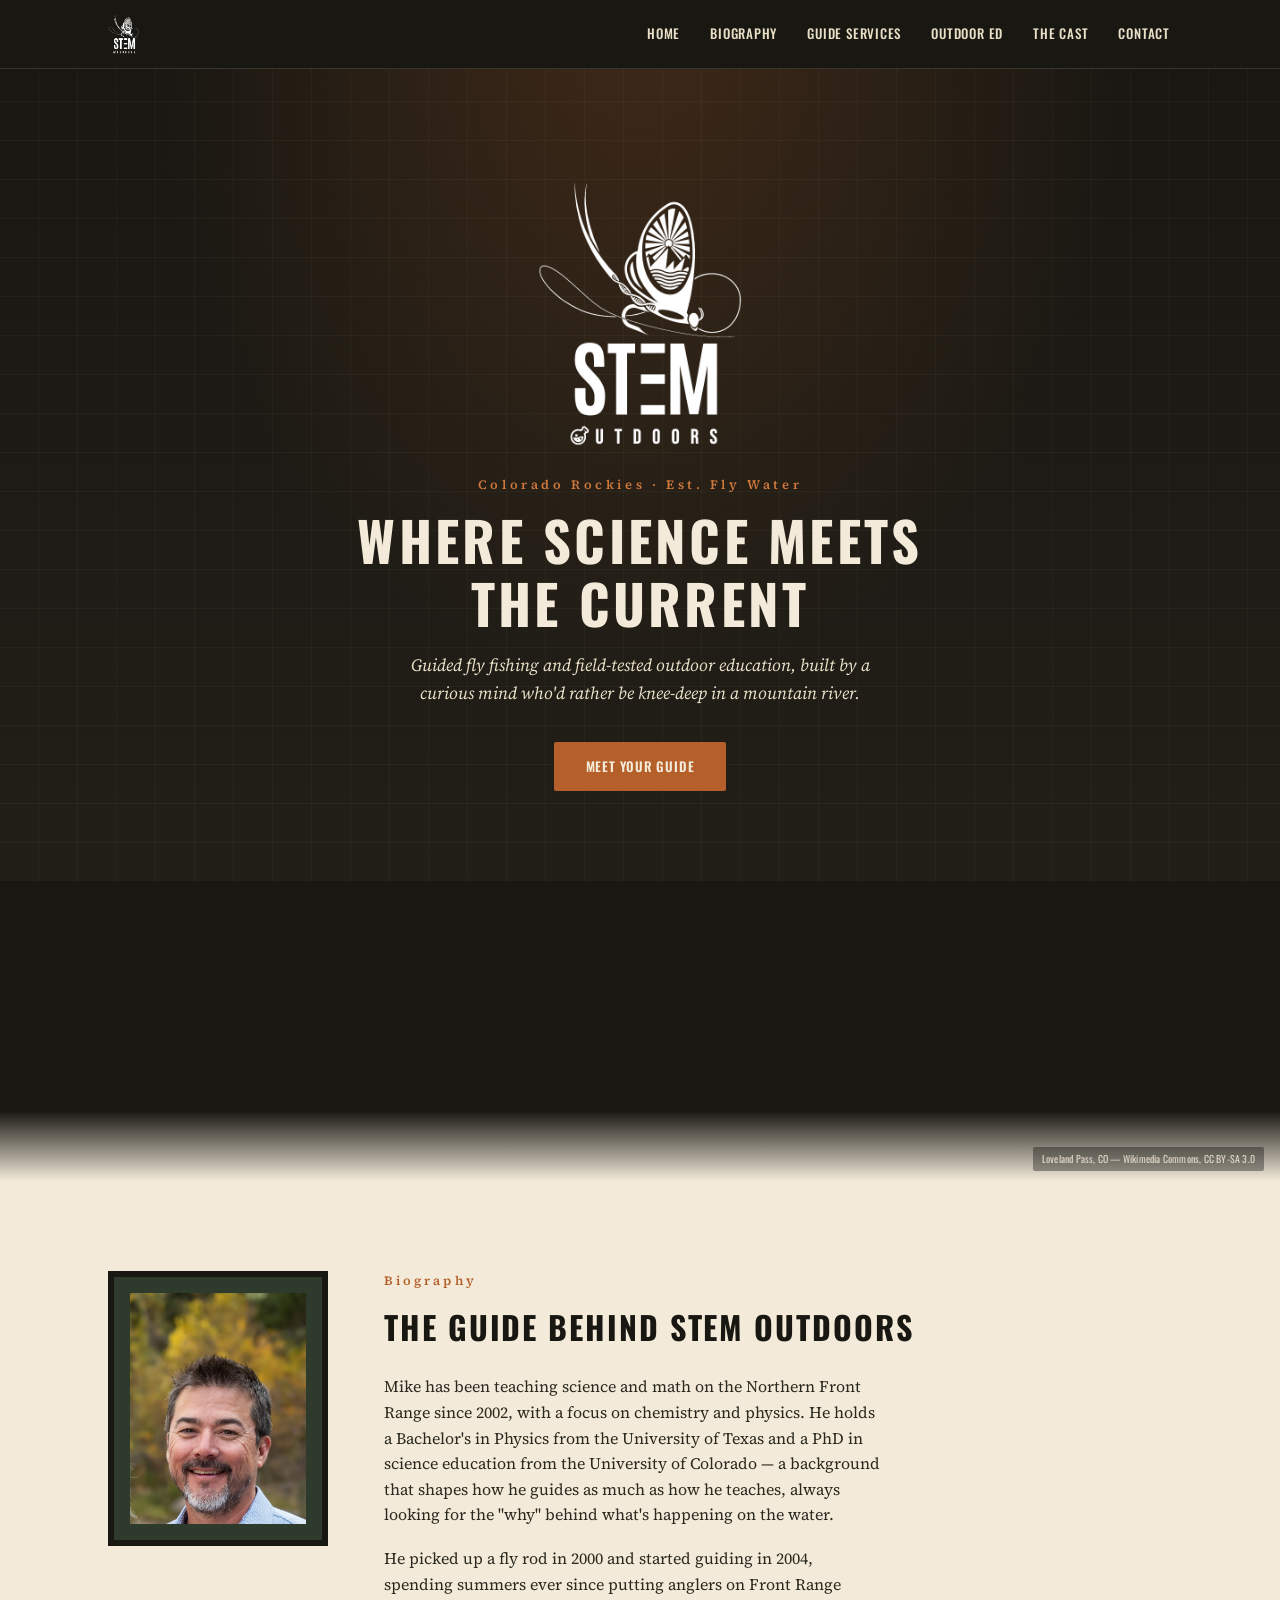
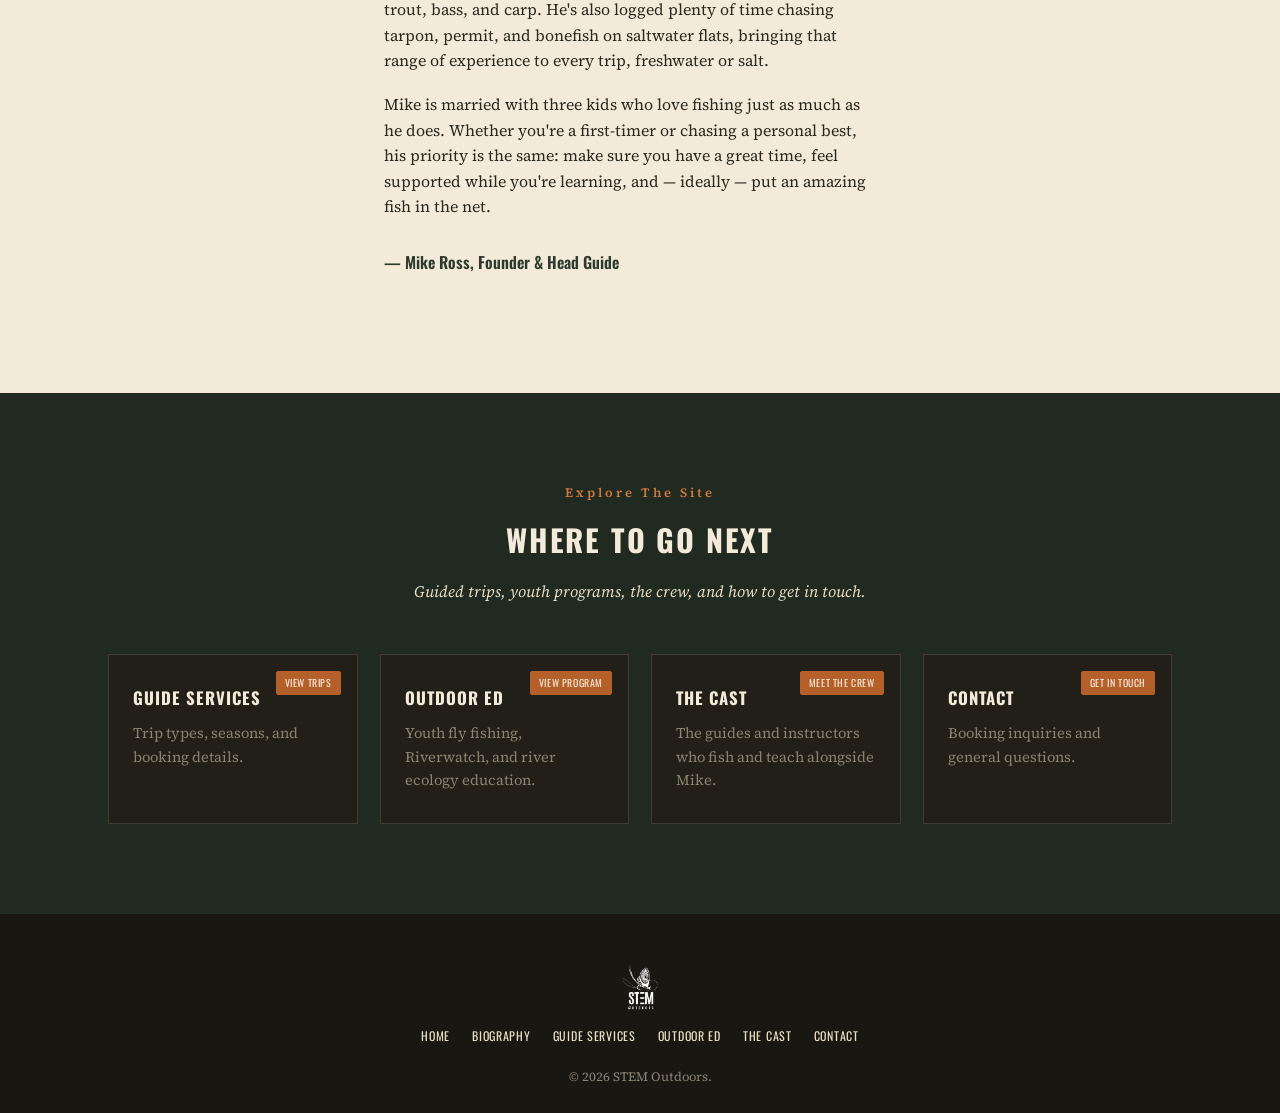
==== index.html @ 2af76904 "Add files via upload" ====
<!DOCTYPE html>
<html lang="en">
<head>
<meta charset="UTF-8">
<meta name="viewport" content="width=device-width, initial-scale=1.0">
<title>STEM Outdoors</title>
<link rel="preconnect" href="https://fonts.googleapis.com">
<link href="https://fonts.googleapis.com/css2?family=Oswald:wght@400;500;600;700&family=Source+Serif+4:ital,wght@0,400;0,600;1,400&display=swap" rel="stylesheet">
<link rel="stylesheet" href="assets/styles.css">
</head>
<body>

<header class="site-nav">
  <nav class="nav">
    <a class="brand" href="index.html#home">
      <img src="assets/logo-white.png" alt="STEM Outdoors logo">
    </a>
    <button class="nav-toggle" aria-label="Toggle menu" onclick="document.querySelector('.nav ul').classList.toggle('open')">&#9776;</button>
    <ul>
      <li><a href="index.html#home">Home</a></li>
      <li><a href="index.html#about">Biography</a></li>
      <li><a href="services.html">Guide Services</a></li>
      <li><a href="outdoor-ed.html">Outdoor Ed</a></li>
      <li><a href="the-cast.html">The Cast</a></li>
      <li><a href="contact.html">Contact</a></li>
    </ul>
  </nav>
</header>

<section class="hero" id="home">
  <div class="hero-inner">
    <img class="logo" src="assets/logo-white.png" alt="STEM Outdoors logo">
    <div class="kicker">Colorado Rockies &middot; Est. Fly Water</div>
    <h1>Where Science Meets the Current</h1>
    <p>Guided fly fishing and field-tested outdoor education, built by a curious mind who'd rather be knee-deep in a mountain river.</p>
    <a class="btn" href="#about">Meet Your Guide</a>
  </div>
</section>

<div class="divider">
  <div class="divider-photo"></div>
  <a class="divider-credit" href="https://commons.wikimedia.org/wiki/File:Rocky_mountains_banner.jpg" target="_blank" rel="noopener">Loveland Pass, CO — Wikimedia Commons, CC BY-SA 3.0</a>
</div>

<section class="about" id="about">
  <div class="wrap about-grid">
    <img class="portrait" src="assets/MikePortrait.jpg" alt="Mike Ross, founder and head guide of STEM Outdoors">
    <div>
      <div class="eyebrow">Biography</div>
      <h2>The Guide Behind STEM Outdoors</h2>
      <p>Mike has been teaching science and math on the Northern Front Range since 2002, with a focus on chemistry and physics. He holds a Bachelor's in Physics from the University of Texas and a PhD in science education from the University of Colorado — a background that shapes how he guides as much as how he teaches, always looking for the "why" behind what's happening on the water.</p>
      <p>He picked up a fly rod in 2000 and started guiding in 2004, spending summers ever since putting anglers on Front Range trout, bass, and carp. He's also logged plenty of time chasing tarpon, permit, and bonefish on saltwater flats, bringing that range of experience to every trip, freshwater or salt.</p>
      <p>Mike is married with three kids who love fishing just as much as he does. Whether you're a first-timer or chasing a personal best, his priority is the same: make sure you have a great time, feel supported while you're learning, and — ideally — put an amazing fish in the net.</p>
      <p class="signoff">— Mike Ross, Founder &amp; Head Guide</p>
    </div>
  </div>
</section>

<section class="explore" id="explore">
  <div class="wrap">
    <div class="head">
      <div class="eyebrow">Explore The Site</div>
      <h2>Where To Go Next</h2>
      <p>Guided trips, youth programs, the crew, and how to get in touch.</p>
    </div>
    <div class="cards">
      <a class="card card-link" href="services.html"><span class="tag tag-live">View Trips</span><h3>Guide Services</h3><p>Trip types, seasons, and booking details.</p></a>
      <a class="card card-link" href="outdoor-ed.html"><span class="tag tag-live">View Program</span><h3>Outdoor Ed</h3><p>Youth fly fishing, Riverwatch, and river ecology education.</p></a>
      <a class="card card-link" href="the-cast.html"><span class="tag tag-live">Meet the Crew</span><h3>The Cast</h3><p>The guides and instructors who fish and teach alongside Mike.</p></a>
      <a class="card card-link" href="contact.html"><span class="tag tag-live">Get In Touch</span><h3>Contact</h3><p>Booking inquiries and general questions.</p></a>
    </div>
  </div>
</section>

<footer>
  <img src="assets/logo-white.png" alt="STEM Outdoors logo">
  <div class="foot-links">
    <a href="index.html#home">Home</a>
    <a href="index.html#about">Biography</a>
    <a href="services.html">Guide Services</a>
    <a href="outdoor-ed.html">Outdoor Ed</a>
    <a href="the-cast.html">The Cast</a>
    <a href="contact.html">Contact</a>
  </div>
  <div class="fine">&copy; 2026 STEM Outdoors.</div>
</footer>

</body>
</html>
---- assets/styles.css ----
:root{
  --charcoal:#181712;
  --charcoal-2:#221f18;
  --pine:#2e3a2c;
  --pine-dark:#212a20;
  --rust:#b5602a;
  --rust-light:#d0793d;
  --cream:#f3ead9;
  --cream-2:#e9dec6;
  --stone:#8a8272;
  --line:rgba(243,234,217,0.14);
}
*{box-sizing:border-box;margin:0;padding:0;}
html{scroll-behavior:smooth;}
body{
  font-family:'Source Serif 4', Georgia, serif;
  background:var(--cream);
  color:var(--charcoal);
  line-height:1.6;
}
h1,h2,h3,.nav a,.btn,.tag,.foot-links a{
  font-family:'Oswald', 'Arial Narrow', sans-serif;
  text-transform:uppercase;
  letter-spacing:0.06em;
}
a{color:inherit;text-decoration:none;}
img{max-width:100%;display:block;}
.wrap{max-width:1120px;margin:0 auto;padding:0 28px;}

/* NAV */
header.site-nav{
  position:sticky;top:0;z-index:50;
  background:var(--charcoal);
  border-bottom:1px solid var(--line);
}
.nav{
  display:flex;align-items:center;justify-content:space-between;
  padding:14px 28px;max-width:1120px;margin:0 auto;
}
.nav .brand{display:flex;align-items:center;gap:12px;}
.nav .brand img{height:40px;width:auto;}
.nav .brand span{color:var(--cream);font-size:0.95rem;font-weight:600;}
.nav ul{display:flex;gap:26px;list-style:none;}
.nav ul a{
  color:var(--cream-2);font-size:0.82rem;font-weight:500;
  padding:6px 2px;border-bottom:2px solid transparent;
  transition:border-color .2s, color .2s;
}
.nav ul a:hover{color:var(--rust-light);border-color:var(--rust-light);}
.nav ul a.active{color:var(--rust-light);border-color:var(--rust-light);}
.nav ul .disabled{opacity:0.45;pointer-events:none;}
.nav-toggle{display:none;background:none;border:0;color:var(--cream);font-size:1.4rem;cursor:pointer;}

@media (max-width:760px){
  .nav ul{
    position:absolute;top:100%;left:0;right:0;
    flex-direction:column;background:var(--charcoal);
    padding:10px 28px 22px;gap:16px;
    display:none;
  }
  .nav ul.open{display:flex;}
  .nav-toggle{display:block;}
}

/* HERO */
.hero{
  position:relative;
  background:
    radial-gradient(ellipse at 50% -10%, rgba(181,96,42,0.25), transparent 55%),
    linear-gradient(180deg, var(--charcoal) 0%, var(--charcoal-2) 100%);
  color:var(--cream);
  padding:110px 28px 90px;
  overflow:hidden;
  text-align:center;
}
.hero::before{
  content:"";
  position:absolute;inset:0;
  background-image:
    repeating-linear-gradient(0deg, transparent 0 38px, rgba(243,234,217,0.035) 38px 39px),
    repeating-linear-gradient(90deg, transparent 0 38px, rgba(243,234,217,0.035) 38px 39px);
  pointer-events:none;
}
.hero-inner{position:relative;z-index:2;max-width:640px;margin:0 auto;}
.hero-inner img.logo{width:210px;margin:0 auto 26px;}
.hero-inner .kicker{
  color:var(--rust-light);font-size:0.8rem;font-weight:600;
  letter-spacing:0.28em;margin-bottom:14px;
}
.hero-inner h1{
  font-size:clamp(2.1rem,5vw,3.4rem);
  color:var(--cream);font-weight:700;line-height:1.15;margin-bottom:18px;
}
.hero-inner p{
  font-family:'Source Serif 4', serif;
  color:var(--cream-2);font-size:1.08rem;font-style:italic;
  max-width:480px;margin:0 auto 34px;
}
.btn{
  display:inline-block;background:var(--rust);color:var(--cream);
  font-size:0.82rem;font-weight:600;padding:14px 32px;
  border-radius:2px;transition:background .2s;
}
.btn:hover{background:var(--rust-light);}
.btn-outline{
  display:inline-block;background:transparent;color:var(--cream);
  border:1px solid var(--cream-2);
  font-size:0.82rem;font-weight:600;padding:13px 31px;
  border-radius:2px;transition:background .2s, color .2s;
}
.btn-outline:hover{background:var(--cream-2);color:var(--charcoal);}

/* Page header (secondary pages, shorter than home hero) */
.page-header{
  position:relative;
  background:
    radial-gradient(ellipse at 50% -10%, rgba(181,96,42,0.25), transparent 55%),
    linear-gradient(180deg, var(--charcoal) 0%, var(--charcoal-2) 100%);
  color:var(--cream);
  padding:80px 28px 70px;
  text-align:center;
}
.page-header .eyebrow{
  color:var(--rust-light);font-size:0.8rem;font-weight:600;
  letter-spacing:0.28em;margin-bottom:14px;
}
.page-header h1{
  font-size:clamp(2rem,4.5vw,3rem);
  color:var(--cream);font-weight:700;line-height:1.15;margin-bottom:16px;
}
.page-header p{
  font-family:'Source Serif 4', serif;
  color:var(--cream-2);font-size:1.05rem;font-style:italic;
  max-width:560px;margin:0 auto;
}

/* mountain photo divider */
.divider{position:relative;height:300px;overflow:hidden;background:var(--charcoal);}
.divider-photo{
  position:absolute;inset:-2%;
  background-image:url('https://commons.wikimedia.org/wiki/Special:FilePath/Rocky_mountains_banner.jpg');
  background-size:cover;background-position:center 60%;
  filter:grayscale(0.5) sepia(0.12) contrast(1.08) brightness(0.82);
}
.divider::before{
  content:"";position:absolute;top:0;left:0;right:0;height:70px;z-index:2;
  background:linear-gradient(to bottom, var(--charcoal), transparent);
}
.divider::after{
  content:"";position:absolute;bottom:0;left:0;right:0;height:70px;z-index:2;
  background:linear-gradient(to top, var(--cream), transparent);
}
.divider-credit{
  position:absolute;bottom:10px;right:16px;z-index:3;
  font-family:'Oswald',sans-serif;text-transform:none;letter-spacing:0.02em;
  font-size:0.62rem;color:rgba(243,234,217,0.85);
  background:rgba(0,0,0,0.35);padding:4px 9px;border-radius:2px;
}
.divider-credit:hover{color:var(--rust-light);}
@media (max-width:700px){
  .divider{height:190px;}
}

/* ABOUT / BIO */
.about{
  background:var(--cream);
  padding:90px 28px 100px;
}
.about-grid{
  display:grid;grid-template-columns:220px 1fr;gap:56px;align-items:start;
}
.portrait{
  aspect-ratio:4/5;
  background:var(--pine);
  border:6px solid var(--charcoal);
  display:flex;align-items:center;justify-content:center;
  color:var(--cream-2);font-size:0.75rem;text-align:center;padding:16px;
  width:100%;object-fit:cover;
}
.about .eyebrow{
  color:var(--rust);font-size:0.8rem;font-weight:600;
  letter-spacing:0.24em;margin-bottom:10px;
}
.about h2{
  font-size:2rem;color:var(--charcoal);margin-bottom:22px;
}
.about .draft-note{
  display:inline-block;background:var(--cream-2);color:var(--stone);
  font-family:'Source Serif 4',serif;font-style:italic;font-size:0.88rem;
  padding:10px 16px;border-left:3px solid var(--rust);margin-bottom:26px;
}
.about p{margin-bottom:18px;max-width:62ch;color:#2b291f;}
.about .signoff{
  margin-top:30px;font-family:'Oswald',sans-serif;text-transform:none;
  letter-spacing:normal;font-weight:600;color:var(--pine);
}
@media (max-width:700px){
  .about-grid{grid-template-columns:1fr;}
  .portrait{max-width:220px;}
}

/* EXPLORE / PLACEHOLDER PAGES */
.explore{
  background:var(--pine-dark);
  color:var(--cream);
  padding:90px 28px;
}
.explore .head{text-align:center;max-width:600px;margin:0 auto 50px;}
.explore .eyebrow{
  color:var(--rust-light);font-size:0.8rem;font-weight:600;letter-spacing:0.24em;margin-bottom:12px;
}
.explore h2{font-size:1.9rem;margin-bottom:14px;}
.explore .head p{font-family:'Source Serif 4',serif;color:var(--cream-2);font-style:italic;}
.cards{
  display:grid;grid-template-columns:repeat(auto-fit,minmax(220px,1fr));gap:22px;
}
.card{
  background:var(--charcoal-2);
  border:1px solid var(--line);
  padding:30px 24px;
  position:relative;
}
.card.card-link{display:block;transition:border-color .2s, transform .2s;}
.card.card-link:hover{border-color:var(--rust-light);transform:translateY(-2px);}
.card .tag{
  position:absolute;top:16px;right:16px;
  font-size:0.62rem;color:var(--rust-light);
  border:1px solid var(--rust-light);padding:3px 8px;border-radius:2px;
}
.card .tag.tag-live{color:var(--cream);background:var(--rust);border-color:var(--rust);}
.card h3{font-size:1.05rem;color:var(--cream);margin-bottom:10px;}
.card p{font-family:'Source Serif 4',serif;font-size:0.92rem;color:var(--stone);text-transform:none;letter-spacing:normal;}

/* SERVICES PAGE */
.services{
  background:var(--cream);
  padding:90px 28px;
}
.service{
  display:grid;grid-template-columns:1fr 1fr;gap:56px;align-items:center;
  margin-bottom:90px;
}
.service:last-child{margin-bottom:0;}
.service:nth-child(even) .service-media{order:2;}
.service:nth-child(even) .service-content{order:1;}
.service-media img{
  width:100%;height:340px;object-fit:cover;
  border:6px solid var(--charcoal);
}
.service-content .eyebrow{
  color:var(--rust);font-size:0.8rem;font-weight:600;
  letter-spacing:0.24em;margin-bottom:10px;
}
.service-content h2{font-size:1.7rem;color:var(--charcoal);margin-bottom:16px;line-height:1.25;}
.service-content p{margin-bottom:16px;max-width:56ch;color:#2b291f;}
.service-content .booking{
  background:var(--cream-2);border-left:3px solid var(--rust);
  padding:16px 20px;margin:20px 0 24px;font-size:0.95rem;
}
.service-content .booking strong{display:block;font-family:'Oswald',sans-serif;text-transform:uppercase;letter-spacing:0.05em;font-size:0.78rem;color:var(--pine);margin-bottom:6px;}
.service-content .booking a{color:var(--rust);text-decoration:underline;}
.service-actions{display:flex;gap:14px;flex-wrap:wrap;}
.btn-dark{
  display:inline-block;background:var(--charcoal);color:var(--cream);
  font-size:0.82rem;font-weight:600;padding:14px 28px;
  border-radius:2px;transition:background .2s;
}
.btn-dark:hover{background:var(--pine);}
@media (max-width:820px){
  .service{grid-template-columns:1fr;gap:24px;}
  .service:nth-child(even) .service-media{order:0;}
  .service:nth-child(even) .service-content{order:0;}
  .service-media img{height:260px;}
}
.service-media-grid{
  display:grid;grid-template-columns:1fr 1fr;gap:6px;
  border:6px solid var(--charcoal);background:var(--charcoal);
}
.service-media-grid img,.service-media-grid video{width:100%;height:167px;object-fit:cover;display:block;background:#000;min-width:0;}
.service-media-grid:has(video){grid-template-columns:1fr;gap:8px;}
.service-media-grid video{height:auto;max-height:220px;aspect-ratio:16/9;min-width:0;}
@media (max-width:820px){
  .service-media-grid img{height:130px;}
  .service-media-grid video{max-height:200px;}
}
.media-placeholder{
  width:100%;height:340px;
  background:var(--pine);border:6px solid var(--charcoal);
  display:flex;align-items:center;justify-content:center;
  color:var(--cream-2);font-size:0.8rem;text-align:center;padding:20px;
  font-family:'Source Serif 4',serif;font-style:italic;
}
@media (max-width:820px){
  .media-placeholder{height:260px;}
}
.service-content .highlight{
  background:var(--cream-2);border-left:3px solid var(--rust);
  padding:14px 20px;margin:18px 0 24px;font-size:0.88rem;
  font-family:'Source Serif 4',serif;font-style:italic;color:#3a3728;
}
.service-content .link-out{color:var(--rust);text-decoration:underline;font-style:normal;}

/* THE CAST / TEAM PAGE */
.team{
  background:var(--cream);
  padding:90px 28px 100px;
}
.team-grid{
  display:grid;grid-template-columns:repeat(3,1fr);gap:44px;
}
.team-card{text-align:center;}
.team-portrait{
  aspect-ratio:4/5;
  background:var(--pine);
  border:6px solid var(--charcoal);
  display:flex;align-items:center;justify-content:center;
  color:var(--cream-2);font-size:0.75rem;text-align:center;padding:16px;
  margin-bottom:18px;
  font-family:'Source Serif 4',serif;font-style:italic;
}
.team-card h3{font-size:1.2rem;color:var(--charcoal);margin-bottom:6px;}
.team-card .role{
  color:var(--rust);font-size:0.78rem;font-weight:600;
  letter-spacing:0.18em;text-transform:uppercase;font-family:'Oswald',sans-serif;
  margin-bottom:14px;
}
.team-card .bio-placeholder{
  background:var(--cream-2);color:var(--stone);
  font-family:'Source Serif 4',serif;font-style:italic;font-size:0.85rem;
  padding:14px 16px;border-left:3px solid var(--rust);text-align:left;
}
@media (max-width:820px){
  .team-grid{grid-template-columns:1fr;gap:36px;}
  .team-portrait{max-width:260px;margin-left:auto;margin-right:auto;}
}

/* CONTACT PAGE */
.contact{
  background:var(--cream);
  padding:90px 28px 100px;
}
.contact-grid{
  display:grid;grid-template-columns:1.1fr 1fr;gap:56px;align-items:center;
}
.contact-photo{
  aspect-ratio:4/3;
  width:100%;
  background:var(--pine);
  border:6px solid var(--charcoal);
  display:flex;align-items:center;justify-content:center;
  color:var(--cream-2);font-size:0.8rem;text-align:center;padding:20px;
  font-family:'Source Serif 4',serif;font-style:italic;
  object-fit:cover;
}
.contact-info .eyebrow{
  color:var(--rust);font-size:0.8rem;font-weight:600;
  letter-spacing:0.24em;margin-bottom:10px;
}
.contact-info h2{font-size:1.9rem;color:var(--charcoal);margin-bottom:16px;}
.contact-info p{margin-bottom:24px;max-width:52ch;color:#2b291f;}
.contact-methods{display:flex;flex-direction:column;gap:14px;max-width:420px;}
.contact-method{
  display:flex;flex-direction:column;gap:2px;
  background:var(--cream-2);border-left:3px solid var(--rust);
  padding:14px 20px;transition:background .2s;
}
.contact-method:hover{background:#e0d4b8;}
.contact-method .label{
  font-family:'Oswald',sans-serif;text-transform:uppercase;letter-spacing:0.12em;
  font-size:0.7rem;color:var(--pine);
}
.contact-method .value{font-family:'Source Serif 4',serif;font-size:1.1rem;color:var(--charcoal);}
@media (max-width:700px){
  .contact-grid{grid-template-columns:1fr;}
  .contact-photo{max-width:280px;margin:0 auto;}
}

/* FOOTER */
footer{
  background:var(--charcoal);color:var(--cream-2);
  padding:50px 28px 26px;text-align:center;
}
footer img{height:46px;margin:0 auto 16px;}
footer .foot-links{display:flex;justify-content:center;gap:22px;margin-bottom:22px;flex-wrap:wrap;}
footer .foot-links a{font-size:0.75rem;color:var(--cream-2);}
footer .foot-links a:hover{color:var(--rust-light);}
footer .fine{font-family:'Source Serif 4',serif;text-transform:none;letter-spacing:normal;font-size:0.8rem;color:var(--stone);}
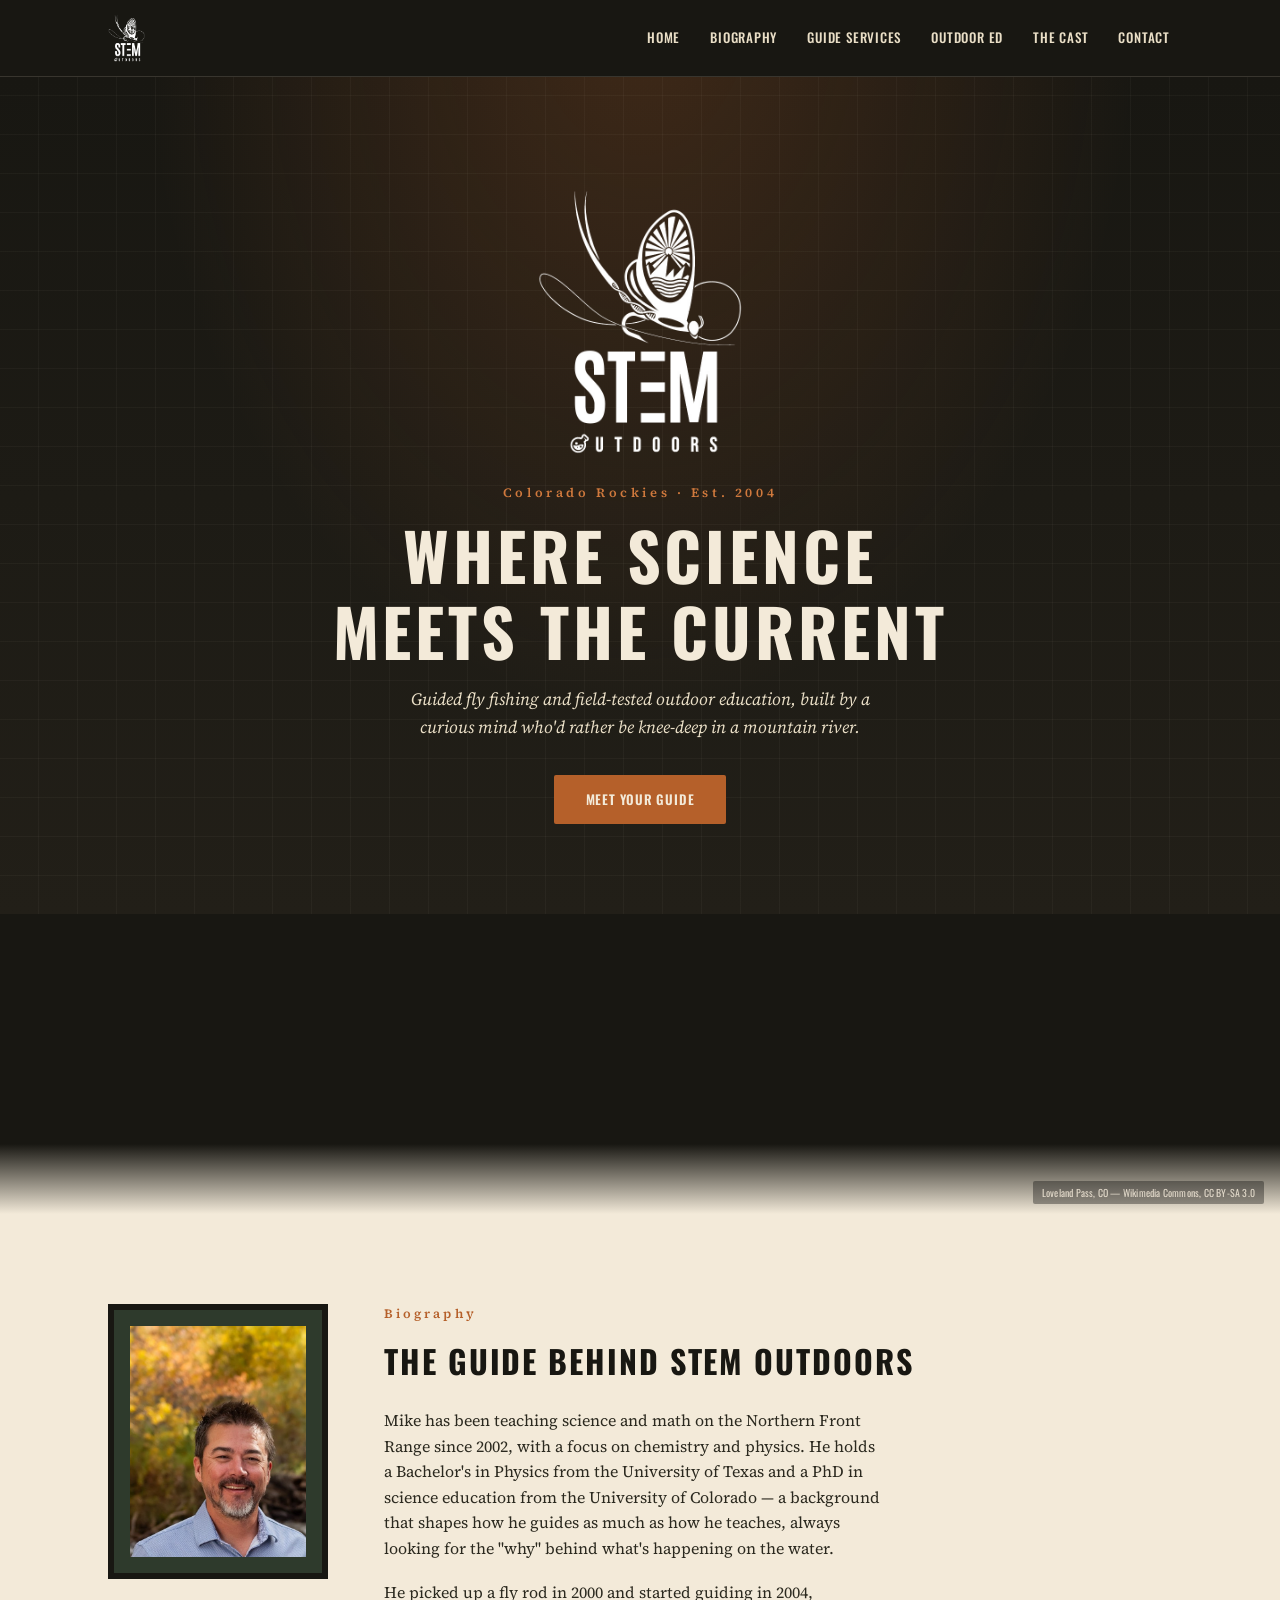
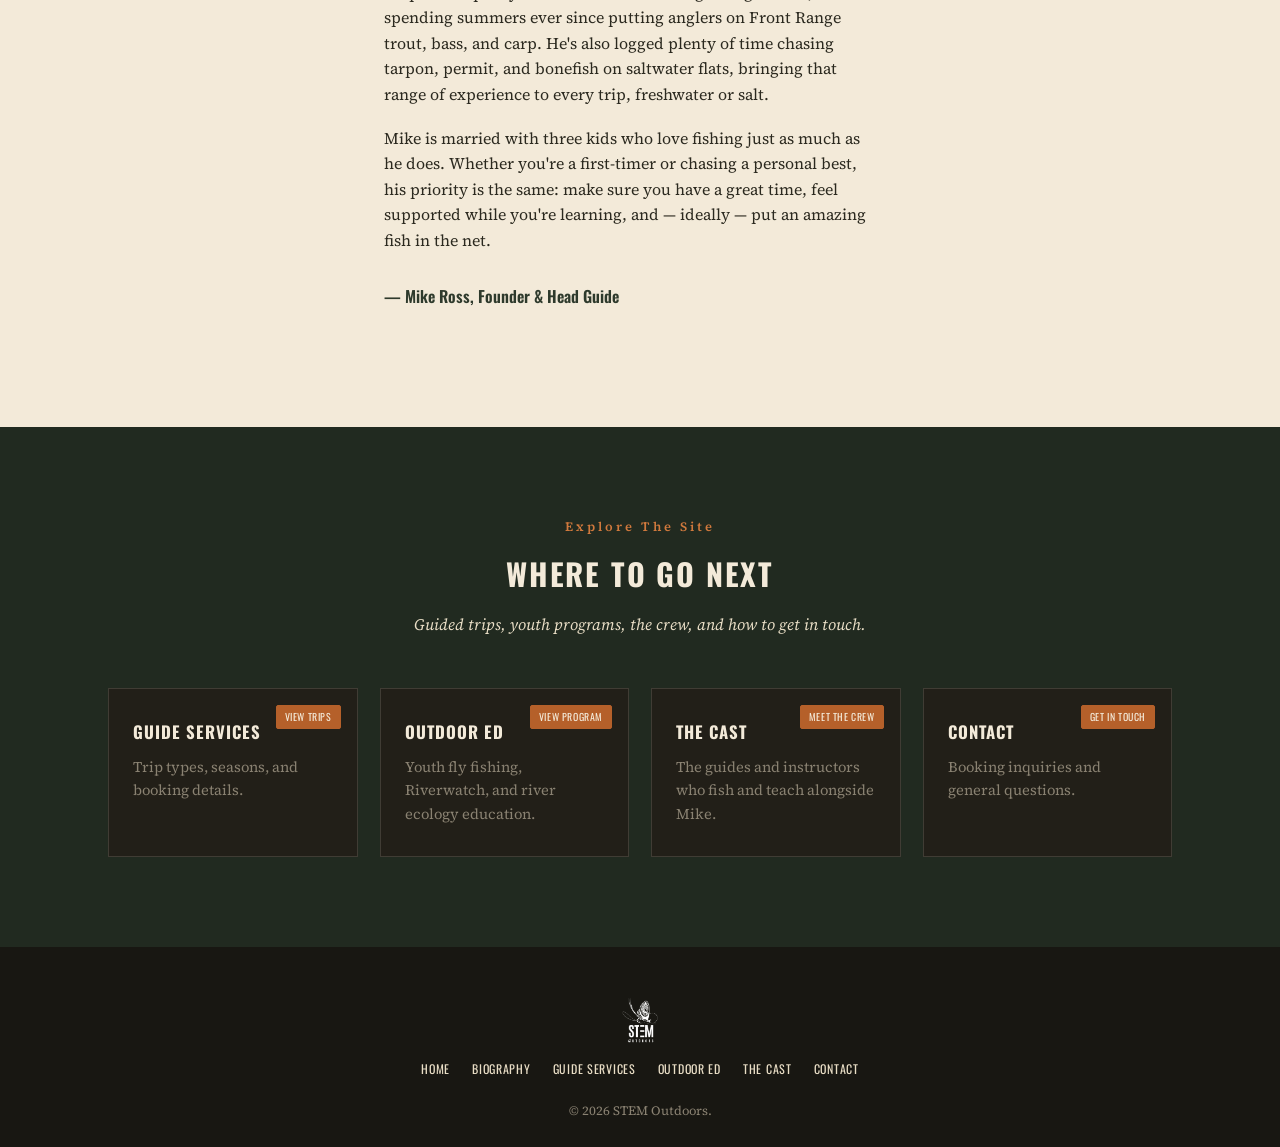
==== commit 9aca95d0: "Update homepage: Est. 2004" ====
--- a/index.html
+++ b/index.html
@@ -30,7 +30,7 @@
 <section class="hero" id="home">
   <div class="hero-inner">
     <img class="logo" src="assets/logo-white.png" alt="STEM Outdoors logo">
-    <div class="kicker">Colorado Rockies &middot; Est. Fly Water</div>
+    <div class="kicker">Colorado Rockies &middot; Est. 2004</div>
     <h1>Where Science Meets the Current</h1>
     <p>Guided fly fishing and field-tested outdoor education, built by a curious mind who'd rather be knee-deep in a mountain river.</p>
     <a class="btn" href="#about">Meet Your Guide</a>
--- a/assets/styles.css
+++ b/assets/styles.css
@@ -38,7 +38,7 @@
   padding:14px 28px;max-width:1120px;margin:0 auto;
 }
 .nav .brand{display:flex;align-items:center;gap:12px;}
-.nav .brand img{height:40px;width:auto;}
+.nav .brand img{height:48px;width:auto;}
 .nav .brand span{color:var(--cream);font-size:0.95rem;font-weight:600;}
 .nav ul{display:flex;gap:26px;list-style:none;}
 .nav ul a{
@@ -88,7 +88,7 @@
   letter-spacing:0.28em;margin-bottom:14px;
 }
 .hero-inner h1{
-  font-size:clamp(2.1rem,5vw,3.4rem);
+  font-size:clamp(2.5rem,6vw,4.1rem);
   color:var(--cream);font-weight:700;line-height:1.15;margin-bottom:18px;
 }
 .hero-inner p{
@@ -125,7 +125,7 @@
   letter-spacing:0.28em;margin-bottom:14px;
 }
 .page-header h1{
-  font-size:clamp(2rem,4.5vw,3rem);
+  font-size:clamp(2.4rem,5.4vw,3.6rem);
   color:var(--cream);font-weight:700;line-height:1.15;margin-bottom:16px;
 }
 .page-header p{
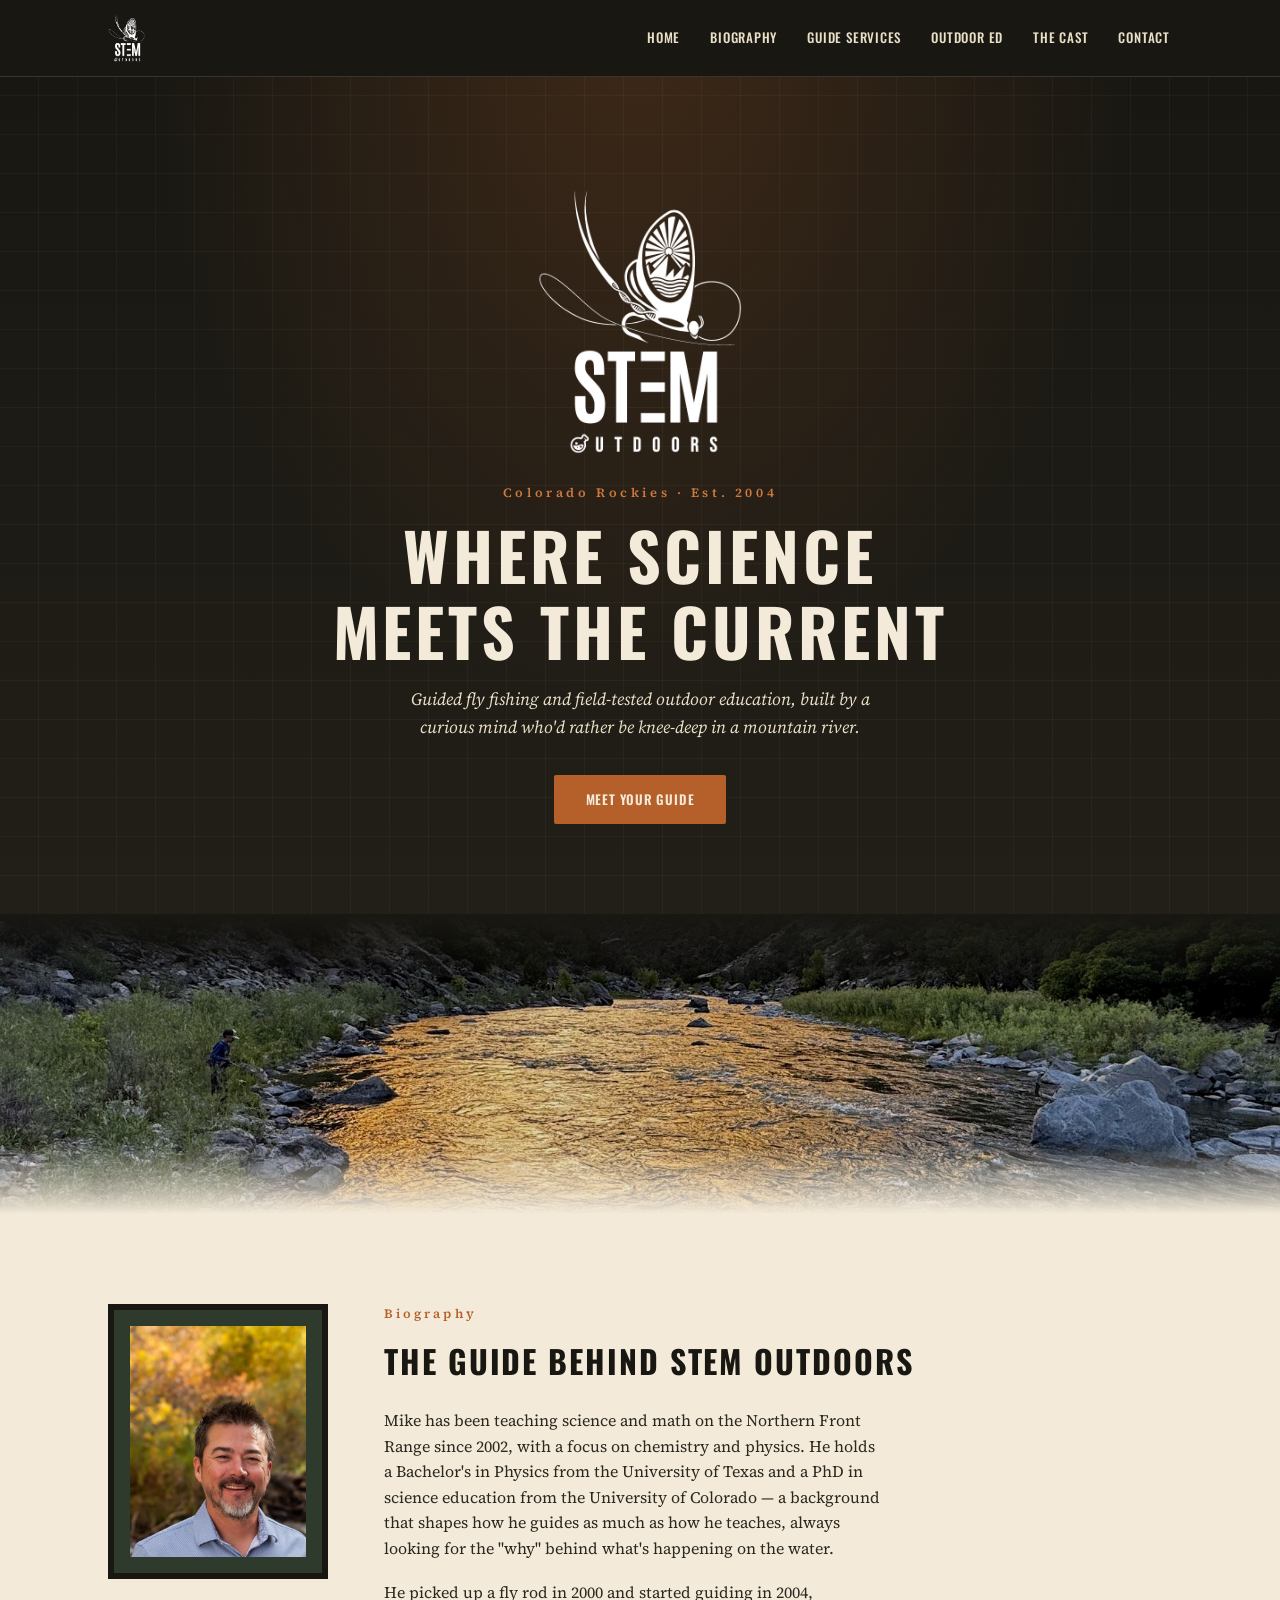
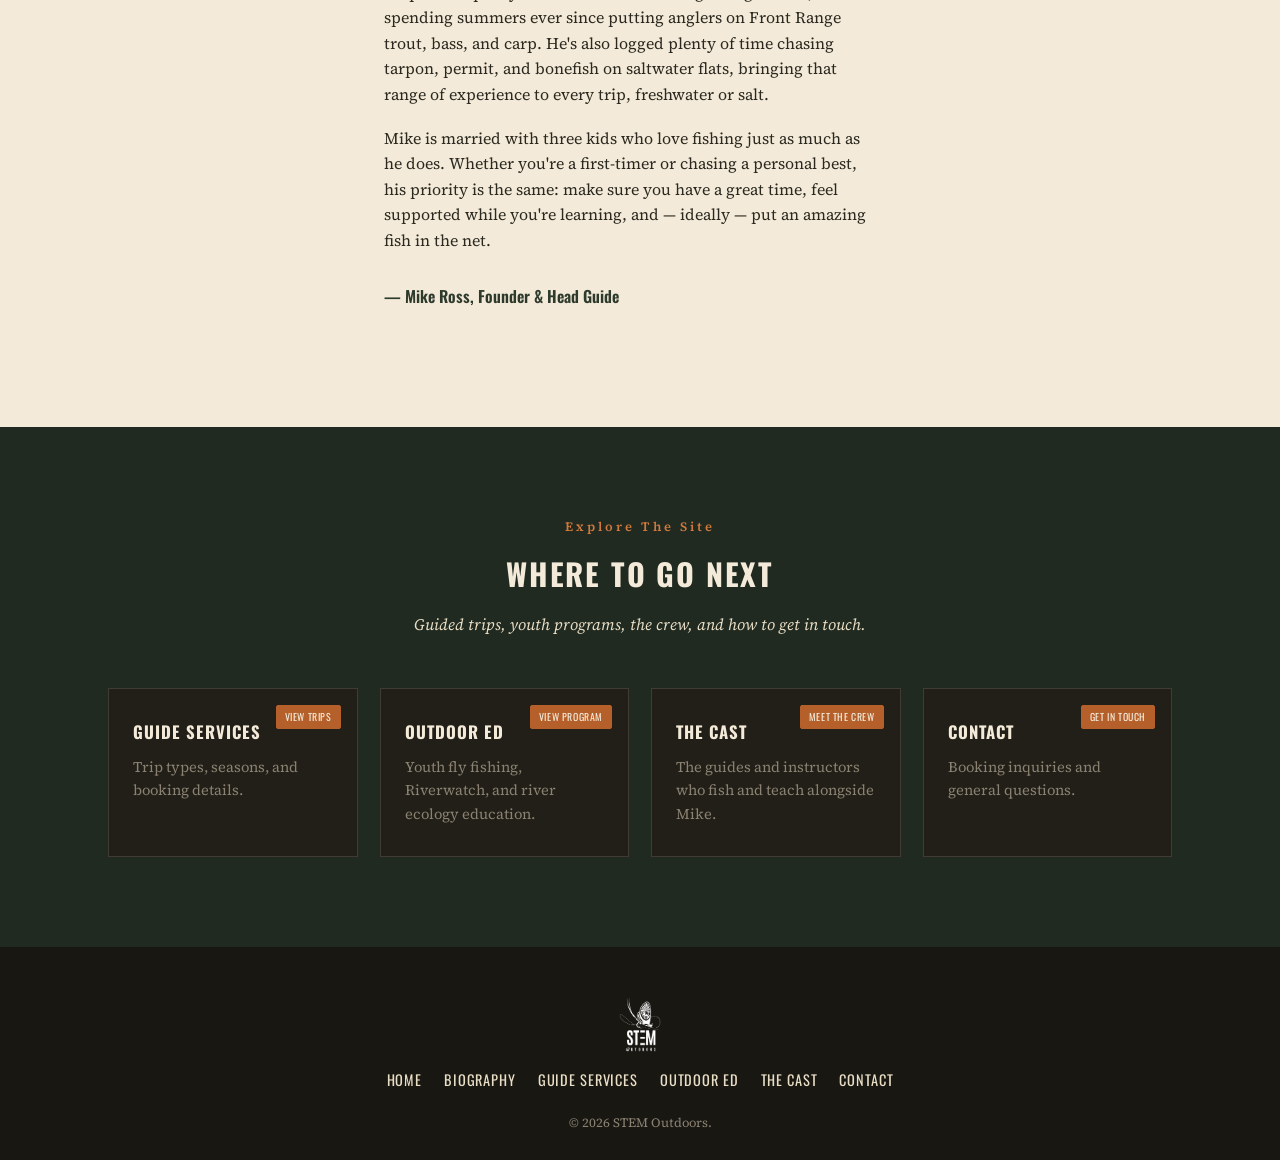
==== commit 22989449: "Remove old divider photo credit" ====
--- a/index.html
+++ b/index.html
@@ -39,7 +39,6 @@
 
 <div class="divider">
   <div class="divider-photo"></div>
-  <a class="divider-credit" href="https://commons.wikimedia.org/wiki/File:Rocky_mountains_banner.jpg" target="_blank" rel="noopener">Loveland Pass, CO — Wikimedia Commons, CC BY-SA 3.0</a>
 </div>
 
 <section class="about" id="about">
--- a/assets/styles.css
+++ b/assets/styles.css
@@ -138,9 +138,9 @@
 .divider{position:relative;height:300px;overflow:hidden;background:var(--charcoal);}
 .divider-photo{
   position:absolute;inset:-2%;
-  background-image:url('https://commons.wikimedia.org/wiki/Special:FilePath/Rocky_mountains_banner.jpg');
-  background-size:cover;background-position:center 60%;
-  filter:grayscale(0.5) sepia(0.12) contrast(1.08) brightness(0.82);
+  background-image:url('CanyonSunset.jpg');
+  background-size:cover;background-position:center 55%;
+  filter:contrast(1.05) brightness(0.9);
 }
 .divider::before{
   content:"";position:absolute;top:0;left:0;right:0;height:70px;z-index:2;
@@ -380,8 +380,8 @@
   background:var(--charcoal);color:var(--cream-2);
   padding:50px 28px 26px;text-align:center;
 }
-footer img{height:46px;margin:0 auto 16px;}
+footer img{height:55px;margin:0 auto 16px;}
 footer .foot-links{display:flex;justify-content:center;gap:22px;margin-bottom:22px;flex-wrap:wrap;}
-footer .foot-links a{font-size:0.75rem;color:var(--cream-2);}
+footer .foot-links a{font-size:0.9rem;color:var(--cream-2);}
 footer .foot-links a:hover{color:var(--rust-light);}
 footer .fine{font-family:'Source Serif 4',serif;text-transform:none;letter-spacing:normal;font-size:0.8rem;color:var(--stone);}
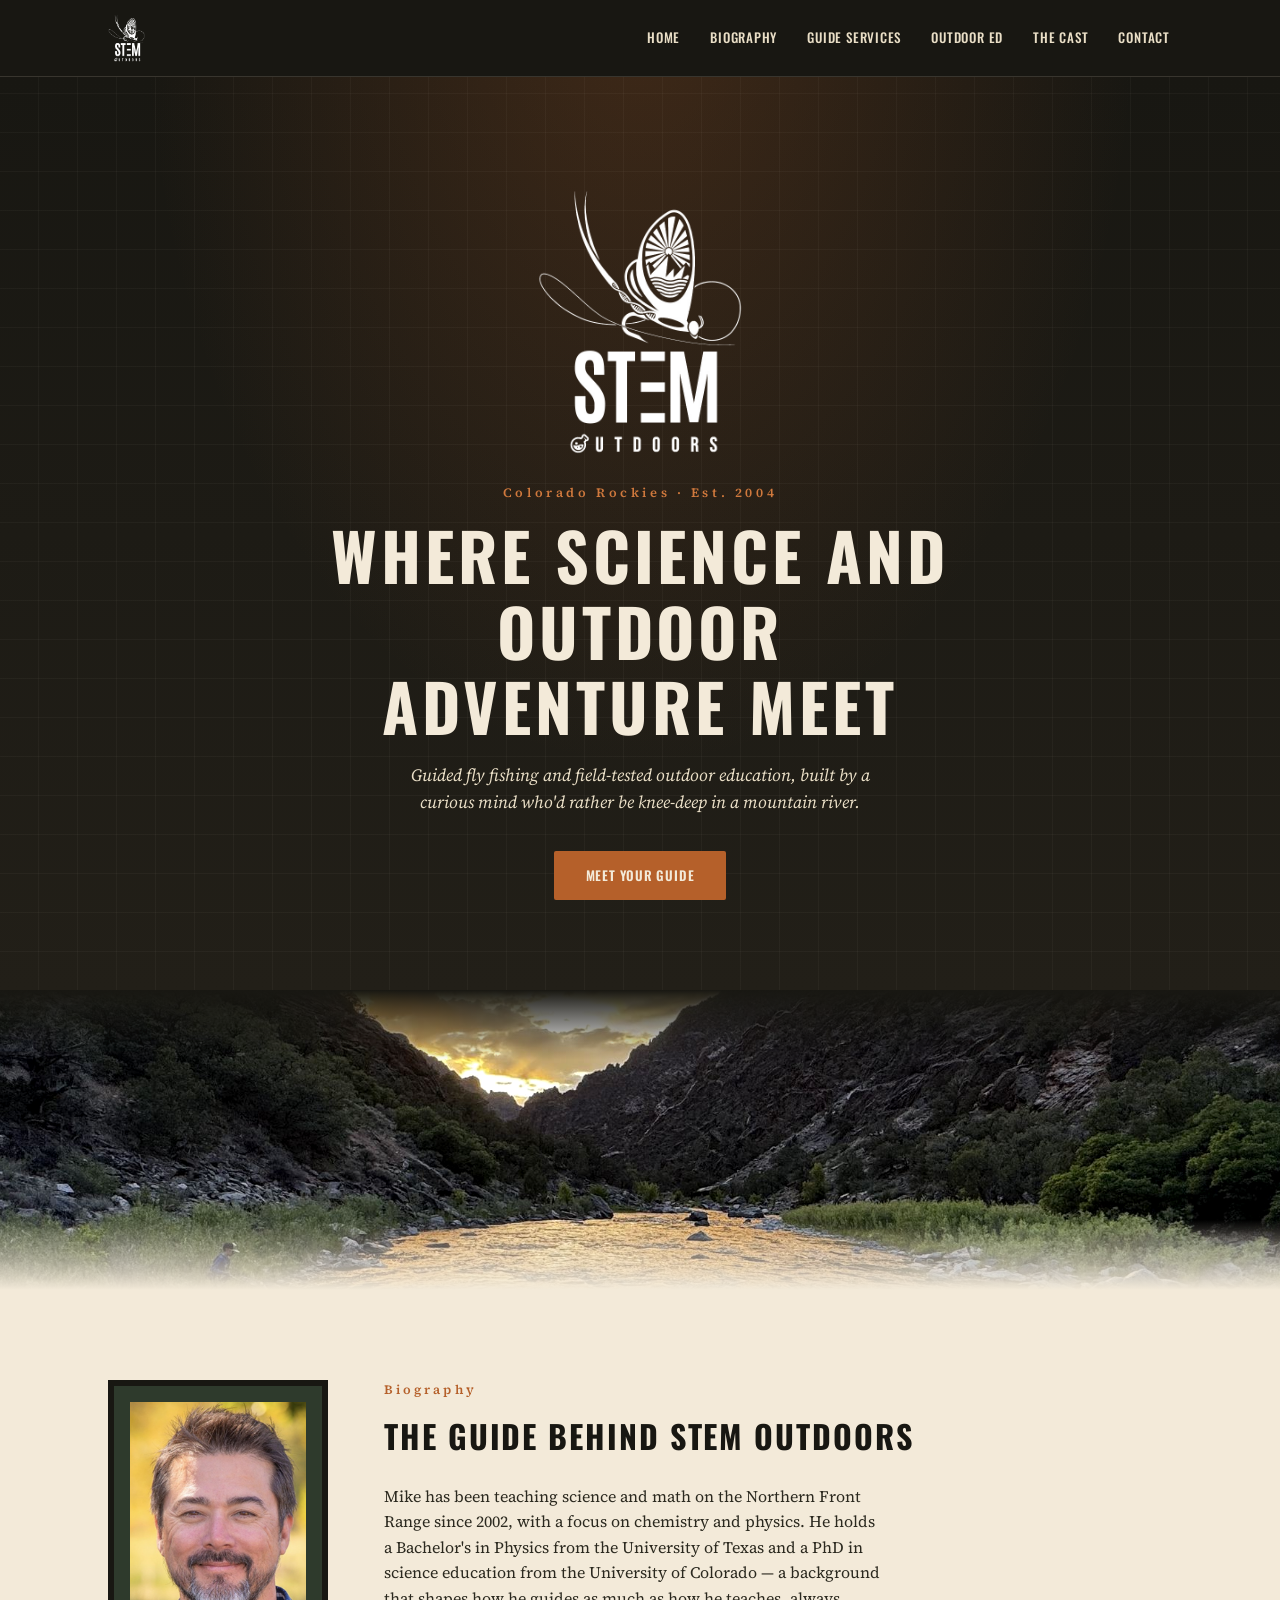
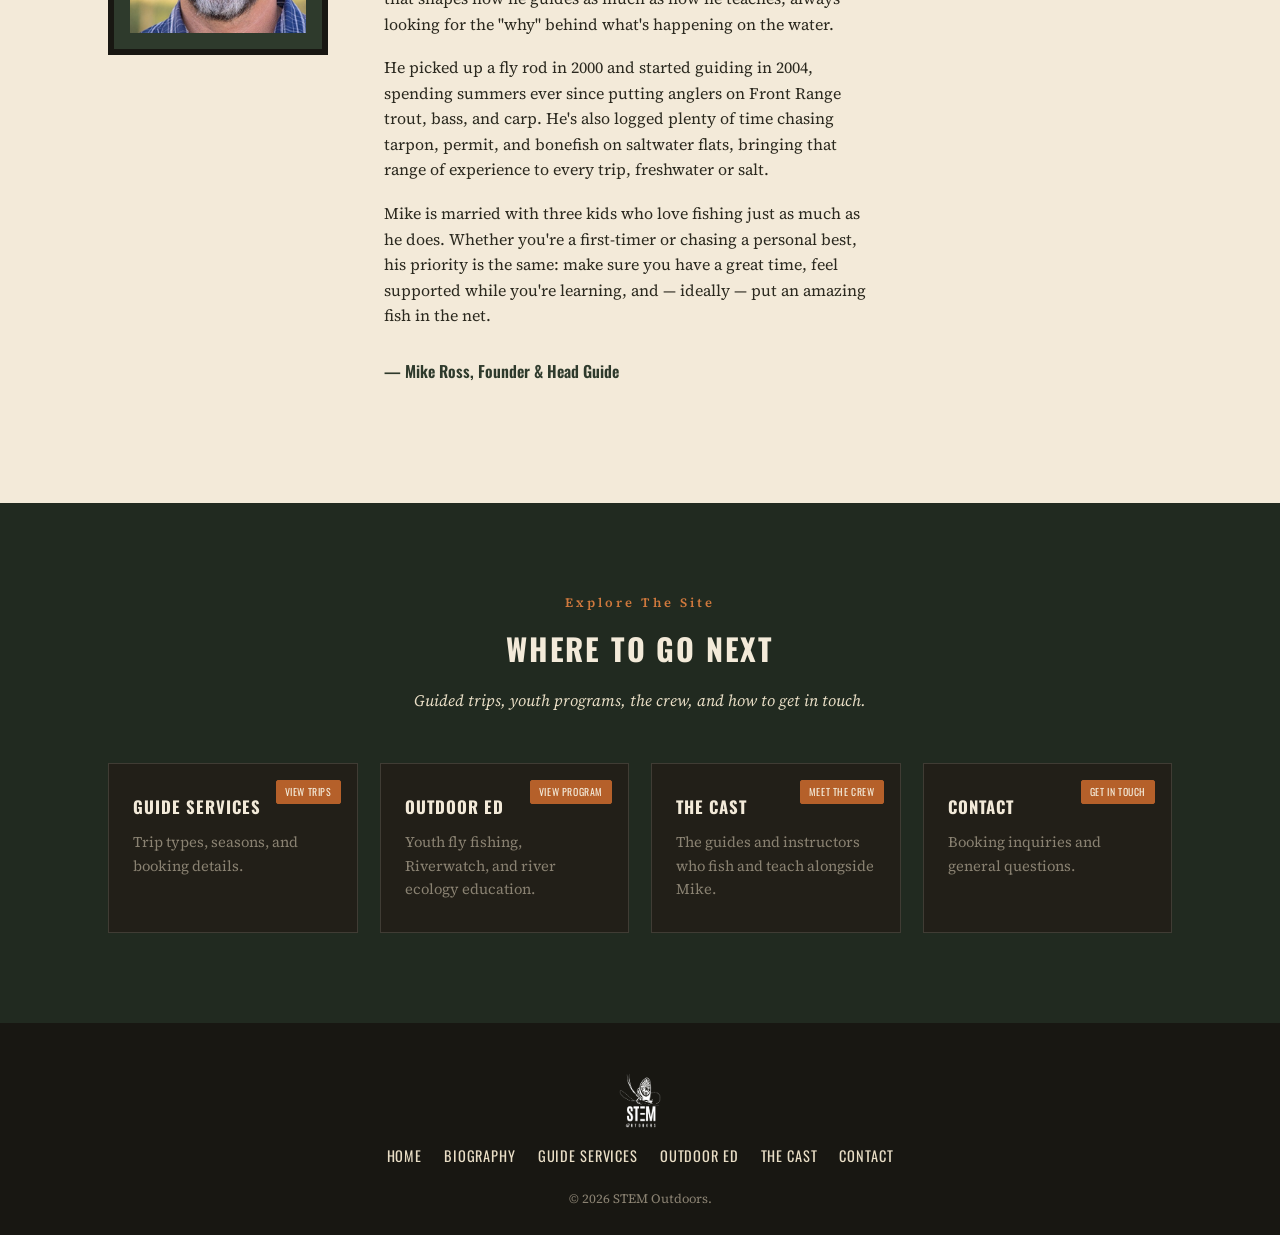
==== commit ba3c1dda: "Update hero headline" ====
--- a/index.html
+++ b/index.html
@@ -31,7 +31,7 @@
   <div class="hero-inner">
     <img class="logo" src="assets/logo-white.png" alt="STEM Outdoors logo">
     <div class="kicker">Colorado Rockies &middot; Est. 2004</div>
-    <h1>Where Science Meets the Current</h1>
+    <h1>Where Science and Outdoor Adventure Meet</h1>
     <p>Guided fly fishing and field-tested outdoor education, built by a curious mind who'd rather be knee-deep in a mountain river.</p>
     <a class="btn" href="#about">Meet Your Guide</a>
   </div>
--- a/assets/styles.css
+++ b/assets/styles.css
@@ -139,8 +139,8 @@
 .divider-photo{
   position:absolute;inset:-2%;
   background-image:url('CanyonSunset.jpg');
-  background-size:cover;background-position:center 55%;
-  filter:contrast(1.05) brightness(0.9);
+  background-size:cover;background-position:center 35%;
+  filter:contrast(1.03) brightness(1.02);
 }
 .divider::before{
   content:"";position:absolute;top:0;left:0;right:0;height:70px;z-index:2;
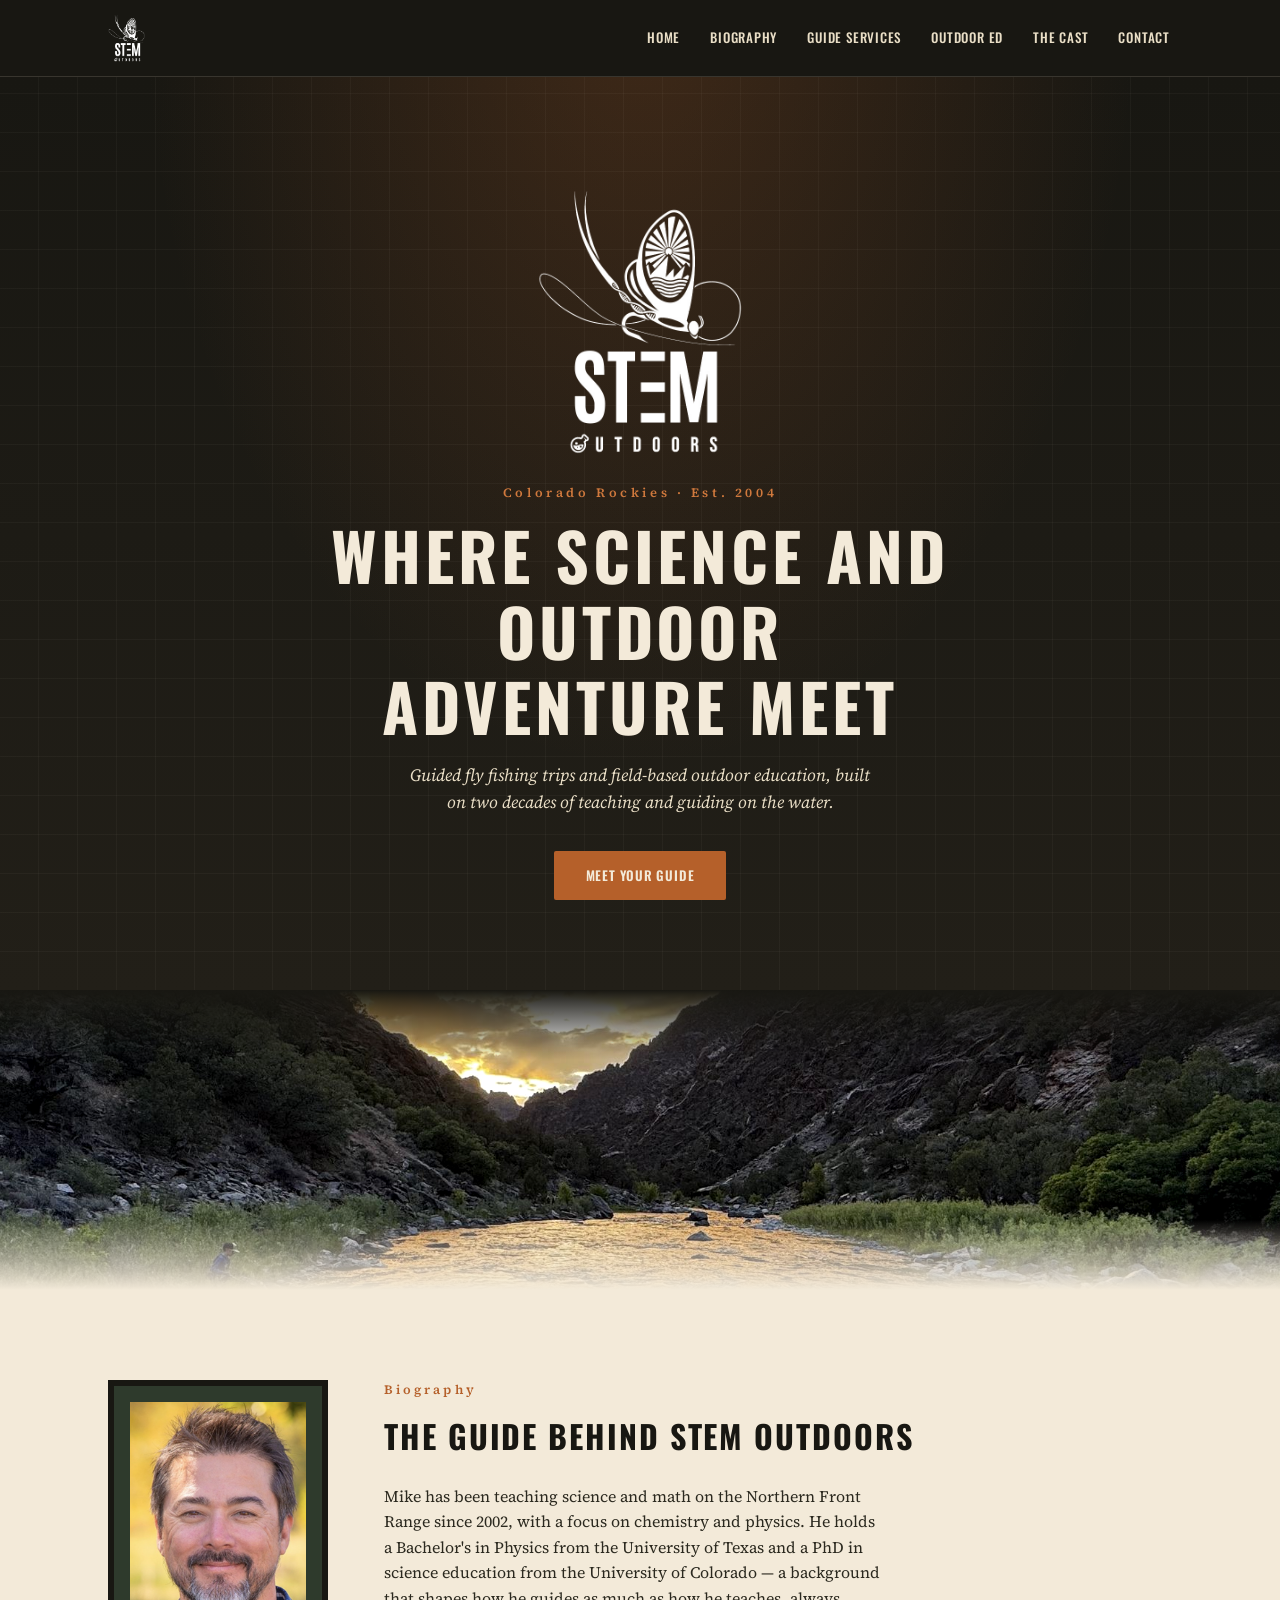
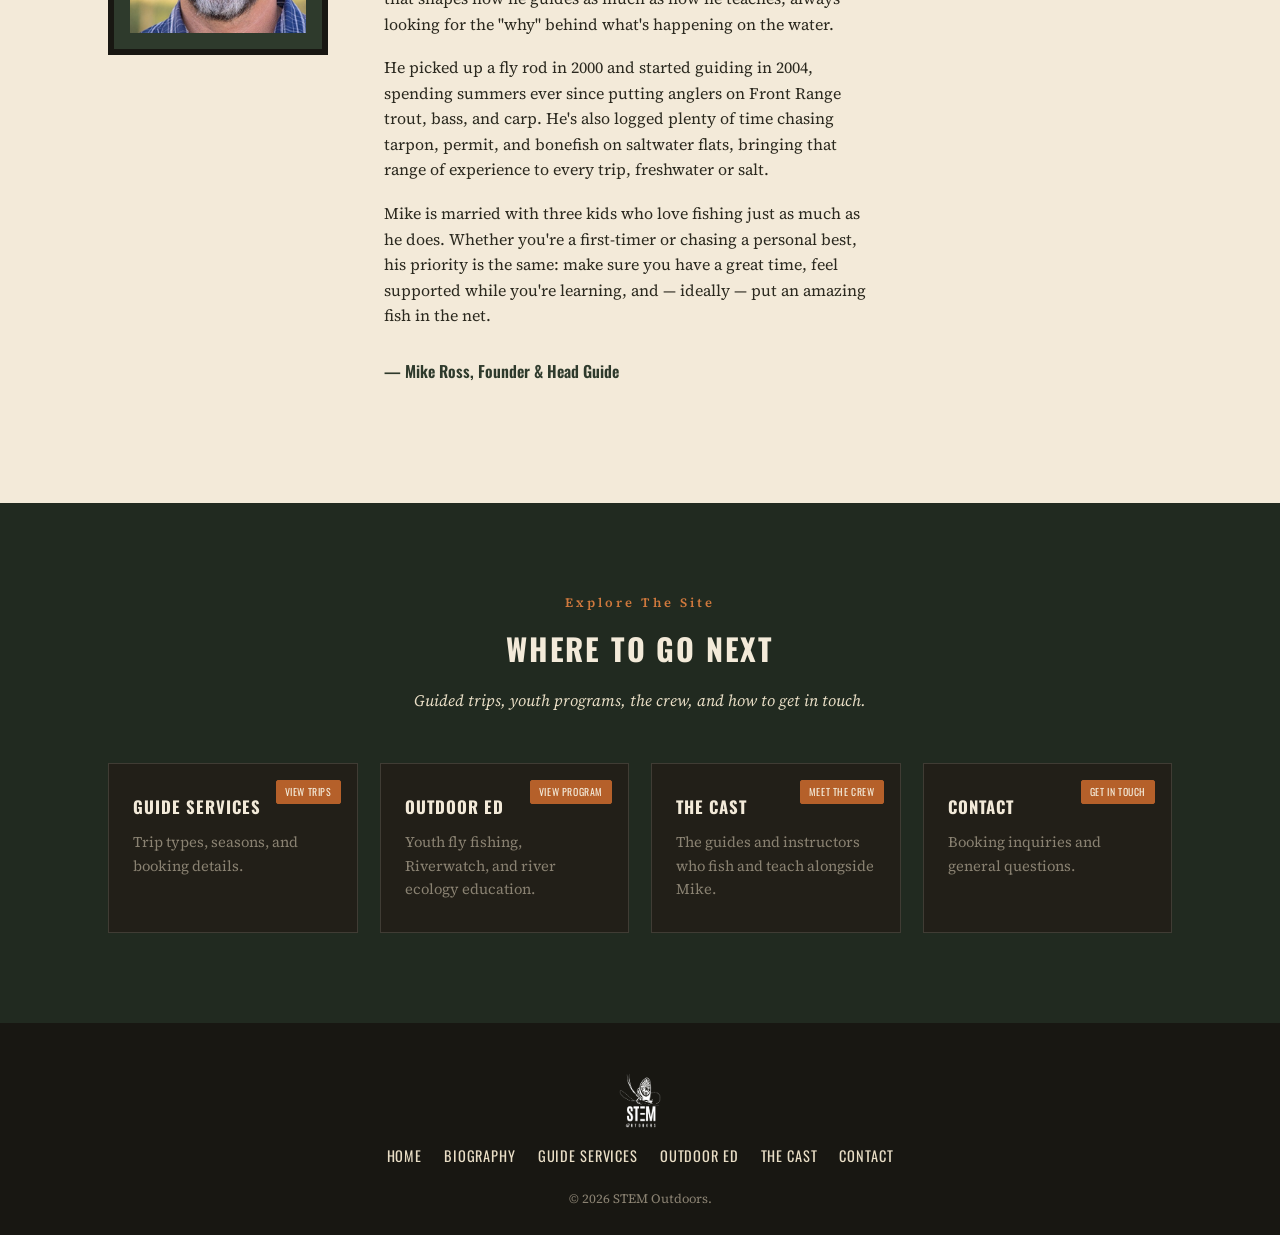
==== commit 8524e6b5: "Update hero subheading" ====
--- a/index.html
+++ b/index.html
@@ -32,7 +32,7 @@
     <img class="logo" src="assets/logo-white.png" alt="STEM Outdoors logo">
     <div class="kicker">Colorado Rockies &middot; Est. 2004</div>
     <h1>Where Science and Outdoor Adventure Meet</h1>
-    <p>Guided fly fishing and field-tested outdoor education, built by a curious mind who'd rather be knee-deep in a mountain river.</p>
+    <p>Guided fly fishing trips and field-based outdoor education, built on two decades of teaching and guiding on the water.</p>
     <a class="btn" href="#about">Meet Your Guide</a>
   </div>
 </section>
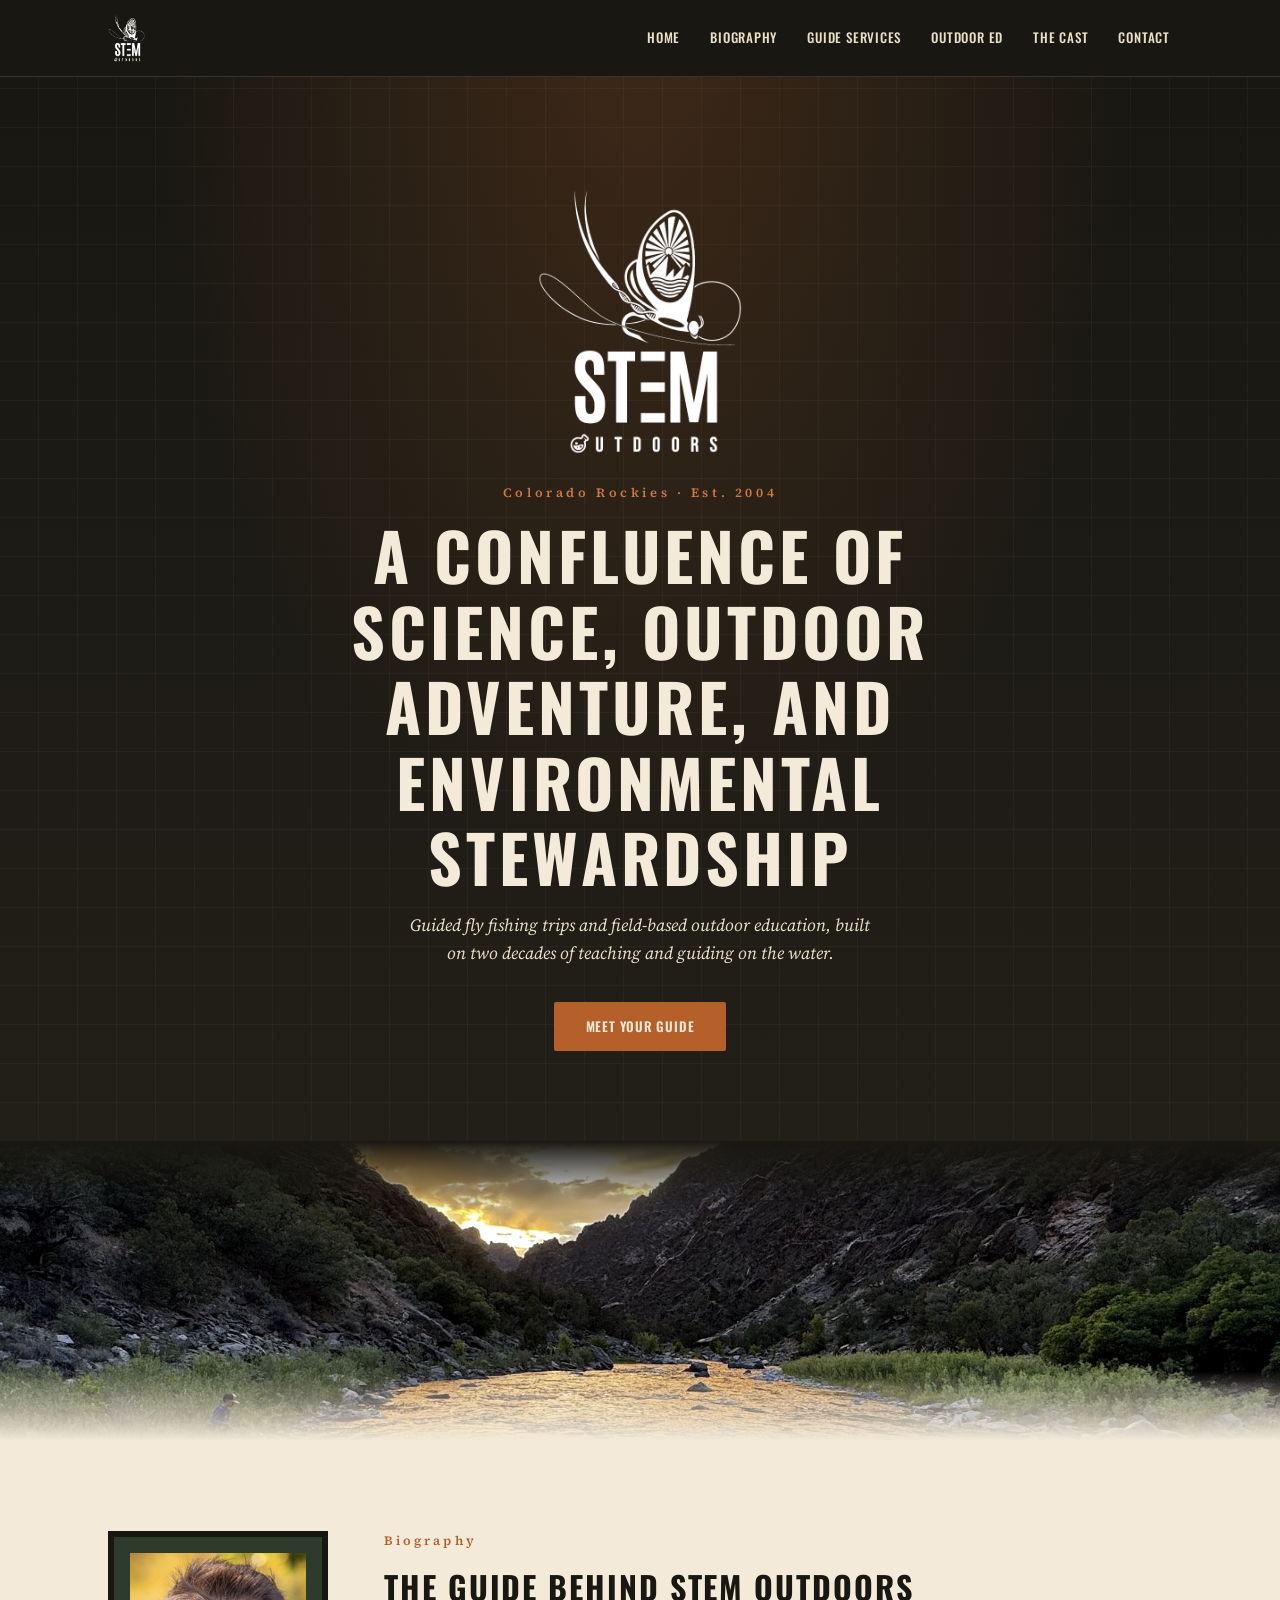
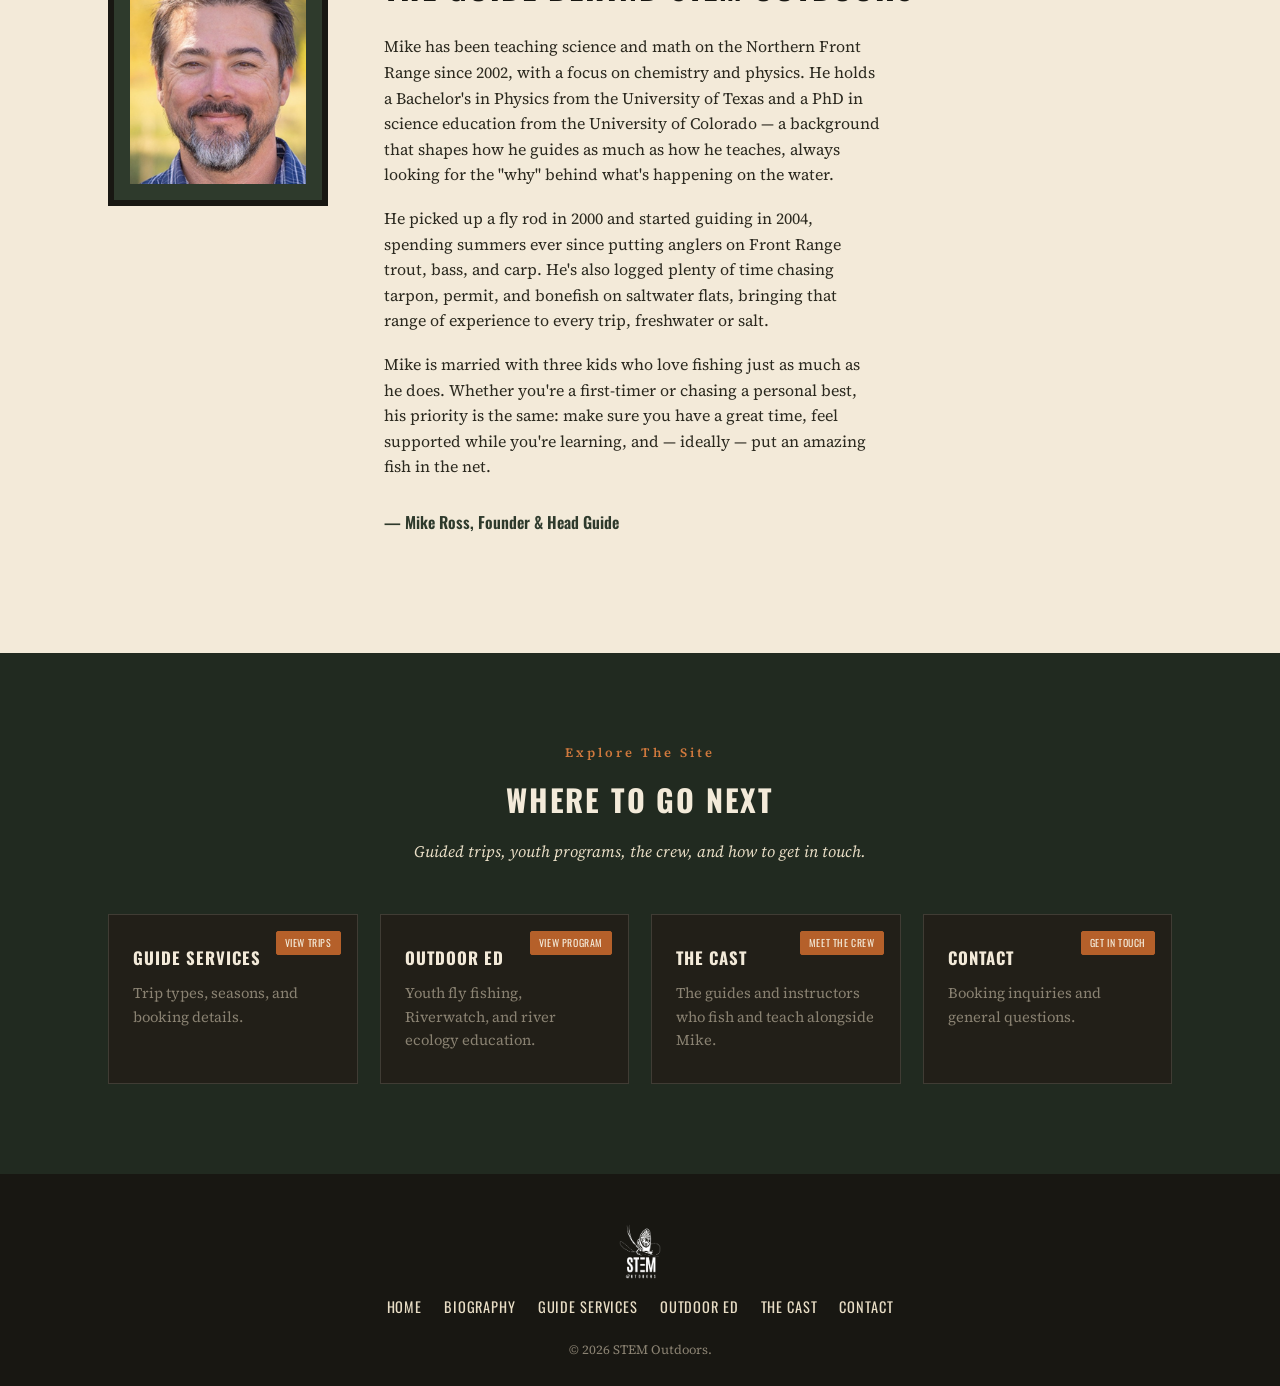
==== commit c444a465: "Update hero headline to confluence phrasing" ====
--- a/index.html
+++ b/index.html
@@ -31,7 +31,7 @@
   <div class="hero-inner">
     <img class="logo" src="assets/logo-white.png" alt="STEM Outdoors logo">
     <div class="kicker">Colorado Rockies &middot; Est. 2004</div>
-    <h1>Where Science and Outdoor Adventure Meet</h1>
+    <h1>A Confluence of Science, Outdoor Adventure, and Environmental Stewardship</h1>
     <p>Guided fly fishing trips and field-based outdoor education, built on two decades of teaching and guiding on the water.</p>
     <a class="btn" href="#about">Meet Your Guide</a>
   </div>
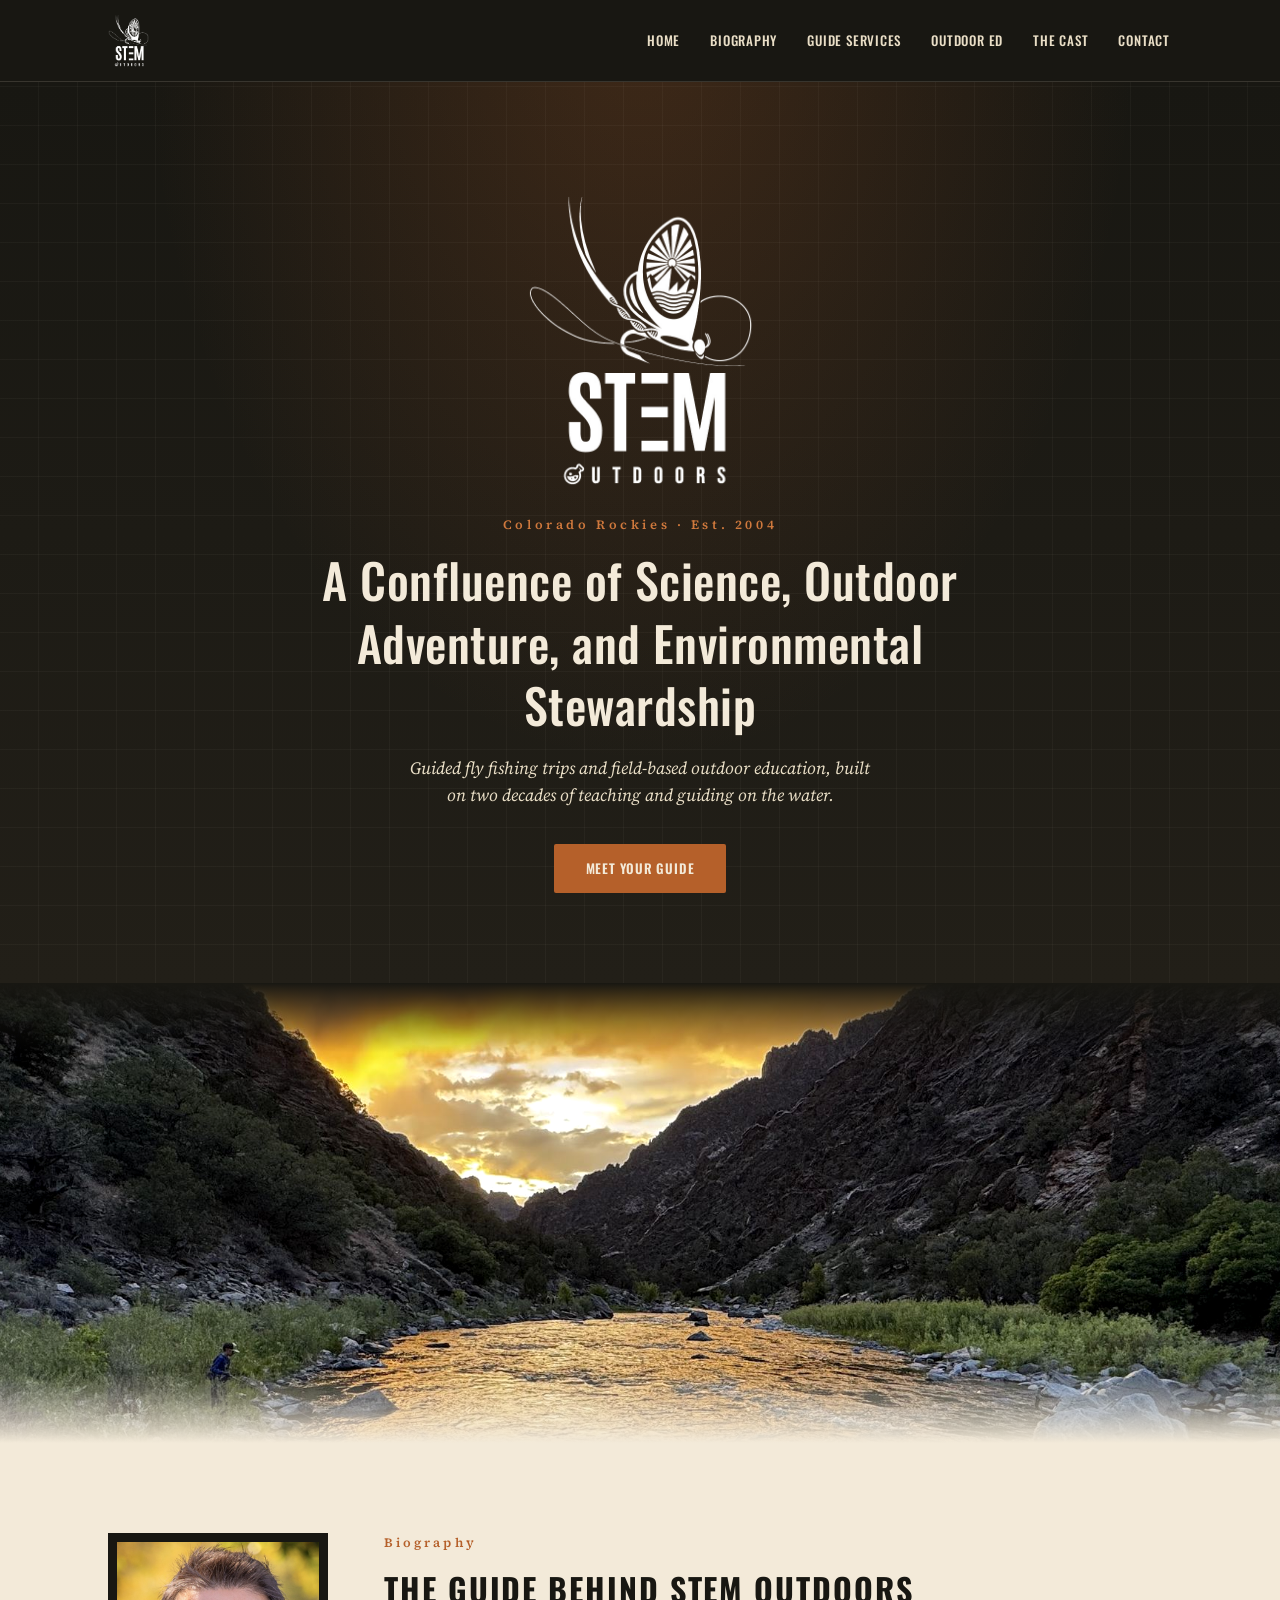
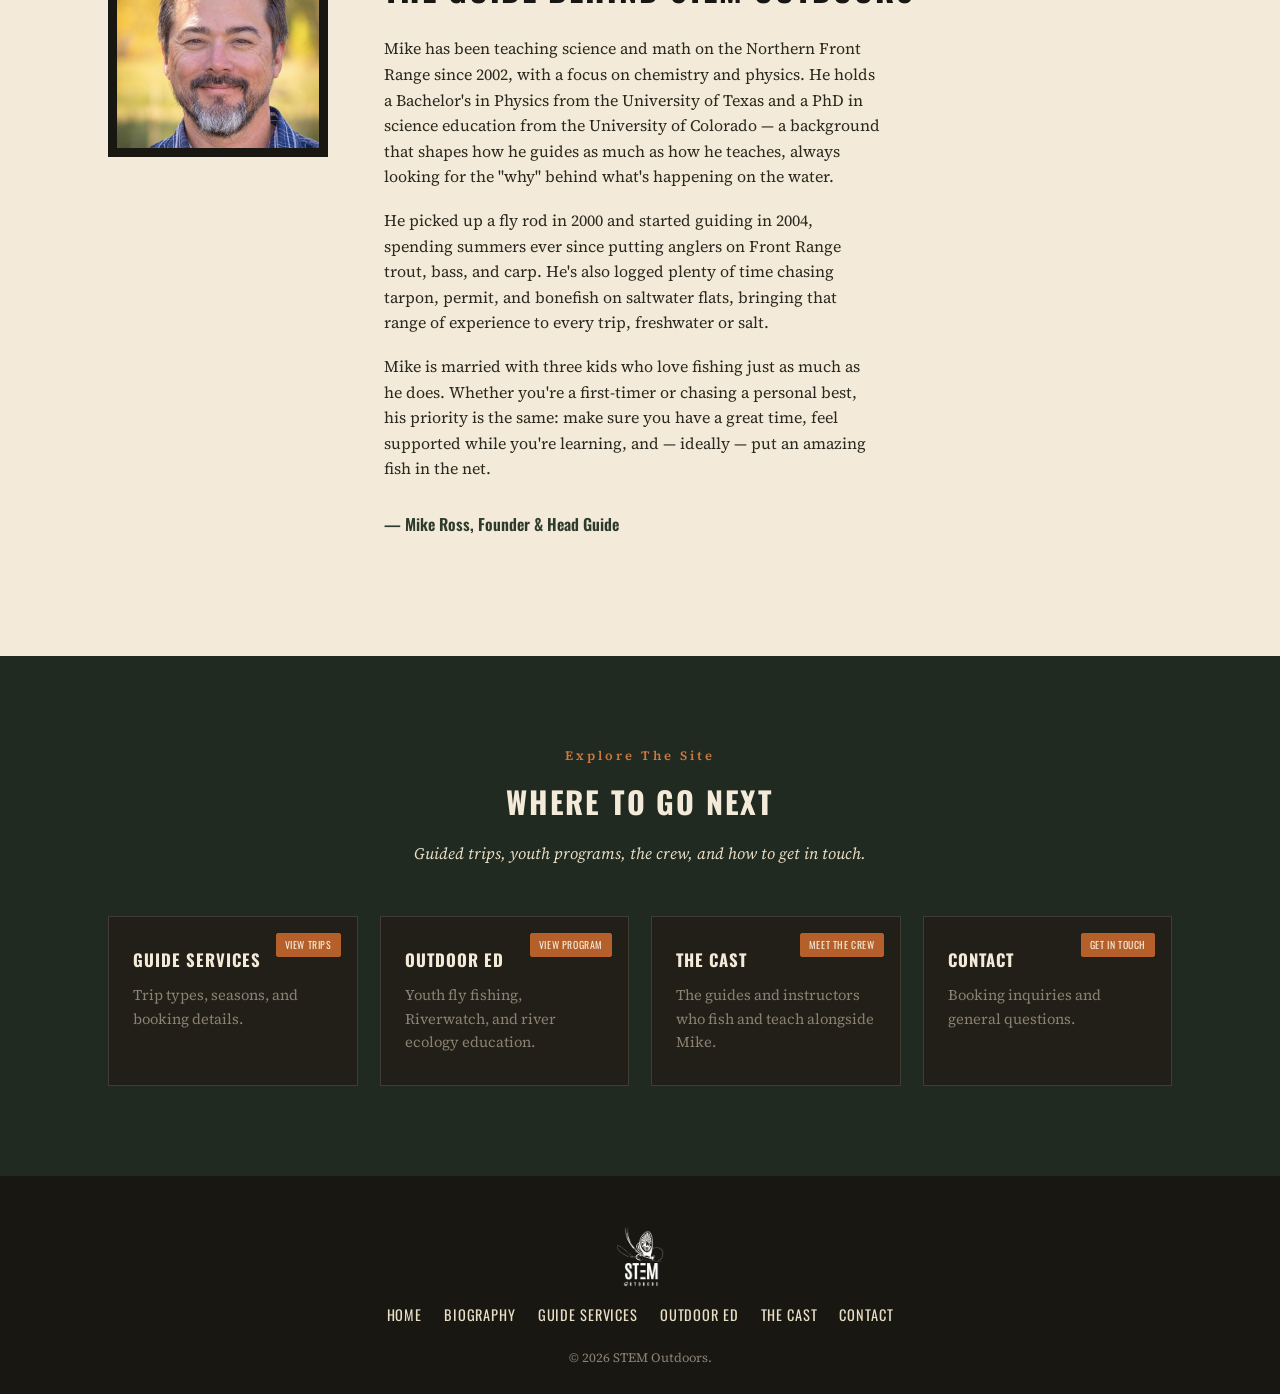
==== commit 5346da3e: "Add SEO meta tags, sitemap, robots.txt" ====
--- a/index.html
+++ b/index.html
@@ -3,7 +3,18 @@
 <head>
 <meta charset="UTF-8">
 <meta name="viewport" content="width=device-width, initial-scale=1.0">
-<title>STEM Outdoors</title>
+<title>STEM Outdoors | Guided Fly Fishing &amp; Outdoor Education in Colorado</title>
+<meta name="description" content="Guided fly fishing trips and hands-on outdoor education on Colorado's Front Range, led by veteran guide and science teacher Mike Ross.">
+<link rel="canonical" href="https://stem-outdoors.com/">
+<meta property="og:type" content="website">
+<meta property="og:title" content="STEM Outdoors | Guided Fly Fishing &amp; Outdoor Education in Colorado">
+<meta property="og:description" content="Guided fly fishing trips and hands-on outdoor education on Colorado's Front Range, led by veteran guide and science teacher Mike Ross.">
+<meta property="og:url" content="https://stem-outdoors.com/">
+<meta property="og:image" content="https://stem-outdoors.com/assets/CanyonSunset.jpg">
+<meta name="twitter:card" content="summary_large_image">
+<meta name="twitter:title" content="STEM Outdoors | Guided Fly Fishing &amp; Outdoor Education in Colorado">
+<meta name="twitter:description" content="Guided fly fishing trips and hands-on outdoor education on Colorado's Front Range, led by veteran guide and science teacher Mike Ross.">
+<meta name="twitter:image" content="https://stem-outdoors.com/assets/CanyonSunset.jpg">
 <link rel="preconnect" href="https://fonts.googleapis.com">
 <link href="https://fonts.googleapis.com/css2?family=Oswald:wght@400;500;600;700&family=Source+Serif+4:ital,wght@0,400;0,600;1,400&display=swap" rel="stylesheet">
 <link rel="stylesheet" href="assets/styles.css">
--- a/assets/styles.css
+++ b/assets/styles.css
@@ -38,7 +38,7 @@
   padding:14px 28px;max-width:1120px;margin:0 auto;
 }
 .nav .brand{display:flex;align-items:center;gap:12px;}
-.nav .brand img{height:48px;width:auto;}
+.nav .brand img{height:53px;width:auto;}
 .nav .brand span{color:var(--cream);font-size:0.95rem;font-weight:600;}
 .nav ul{display:flex;gap:26px;list-style:none;}
 .nav ul a{
@@ -82,14 +82,15 @@
   pointer-events:none;
 }
 .hero-inner{position:relative;z-index:2;max-width:640px;margin:0 auto;}
-.hero-inner img.logo{width:210px;margin:0 auto 26px;}
+.hero-inner img.logo{width:231px;margin:0 auto 26px;}
 .hero-inner .kicker{
   color:var(--rust-light);font-size:0.8rem;font-weight:600;
   letter-spacing:0.28em;margin-bottom:14px;
 }
 .hero-inner h1{
-  font-size:clamp(2.5rem,6vw,4.1rem);
-  color:var(--cream);font-weight:700;line-height:1.15;margin-bottom:18px;
+  font-size:clamp(1.9rem,4.2vw,3rem);
+  color:var(--cream);font-weight:500;line-height:1.3;margin-bottom:18px;
+  text-transform:none;letter-spacing:0.01em;
 }
 .hero-inner p{
   font-family:'Source Serif 4', serif;
@@ -135,11 +136,11 @@
 }
 
 /* mountain photo divider */
-.divider{position:relative;height:300px;overflow:hidden;background:var(--charcoal);}
+.divider{position:relative;height:460px;overflow:hidden;background:var(--charcoal);}
 .divider-photo{
   position:absolute;inset:-2%;
   background-image:url('CanyonSunset.jpg');
-  background-size:cover;background-position:center 35%;
+  background-size:cover;background-position:center 25%;
   filter:contrast(1.03) brightness(1.02);
 }
 .divider::before{
@@ -158,7 +159,7 @@
 }
 .divider-credit:hover{color:var(--rust-light);}
 @media (max-width:700px){
-  .divider{height:190px;}
+  .divider{height:300px;}
 }
 
 /* ABOUT / BIO */
@@ -170,12 +171,8 @@
   display:grid;grid-template-columns:220px 1fr;gap:56px;align-items:start;
 }
 .portrait{
-  aspect-ratio:4/5;
-  background:var(--pine);
-  border:6px solid var(--charcoal);
-  display:flex;align-items:center;justify-content:center;
-  color:var(--cream-2);font-size:0.75rem;text-align:center;padding:16px;
-  width:100%;object-fit:cover;
+  border:9px solid var(--charcoal);
+  width:100%;height:auto;display:block;
 }
 .about .eyebrow{
   color:var(--rust);font-size:0.8rem;font-weight:600;
@@ -380,7 +377,7 @@
   background:var(--charcoal);color:var(--cream-2);
   padding:50px 28px 26px;text-align:center;
 }
-footer img{height:55px;margin:0 auto 16px;}
+footer img{height:61px;margin:0 auto 16px;}
 footer .foot-links{display:flex;justify-content:center;gap:22px;margin-bottom:22px;flex-wrap:wrap;}
 footer .foot-links a{font-size:0.9rem;color:var(--cream-2);}
 footer .foot-links a:hover{color:var(--rust-light);}
